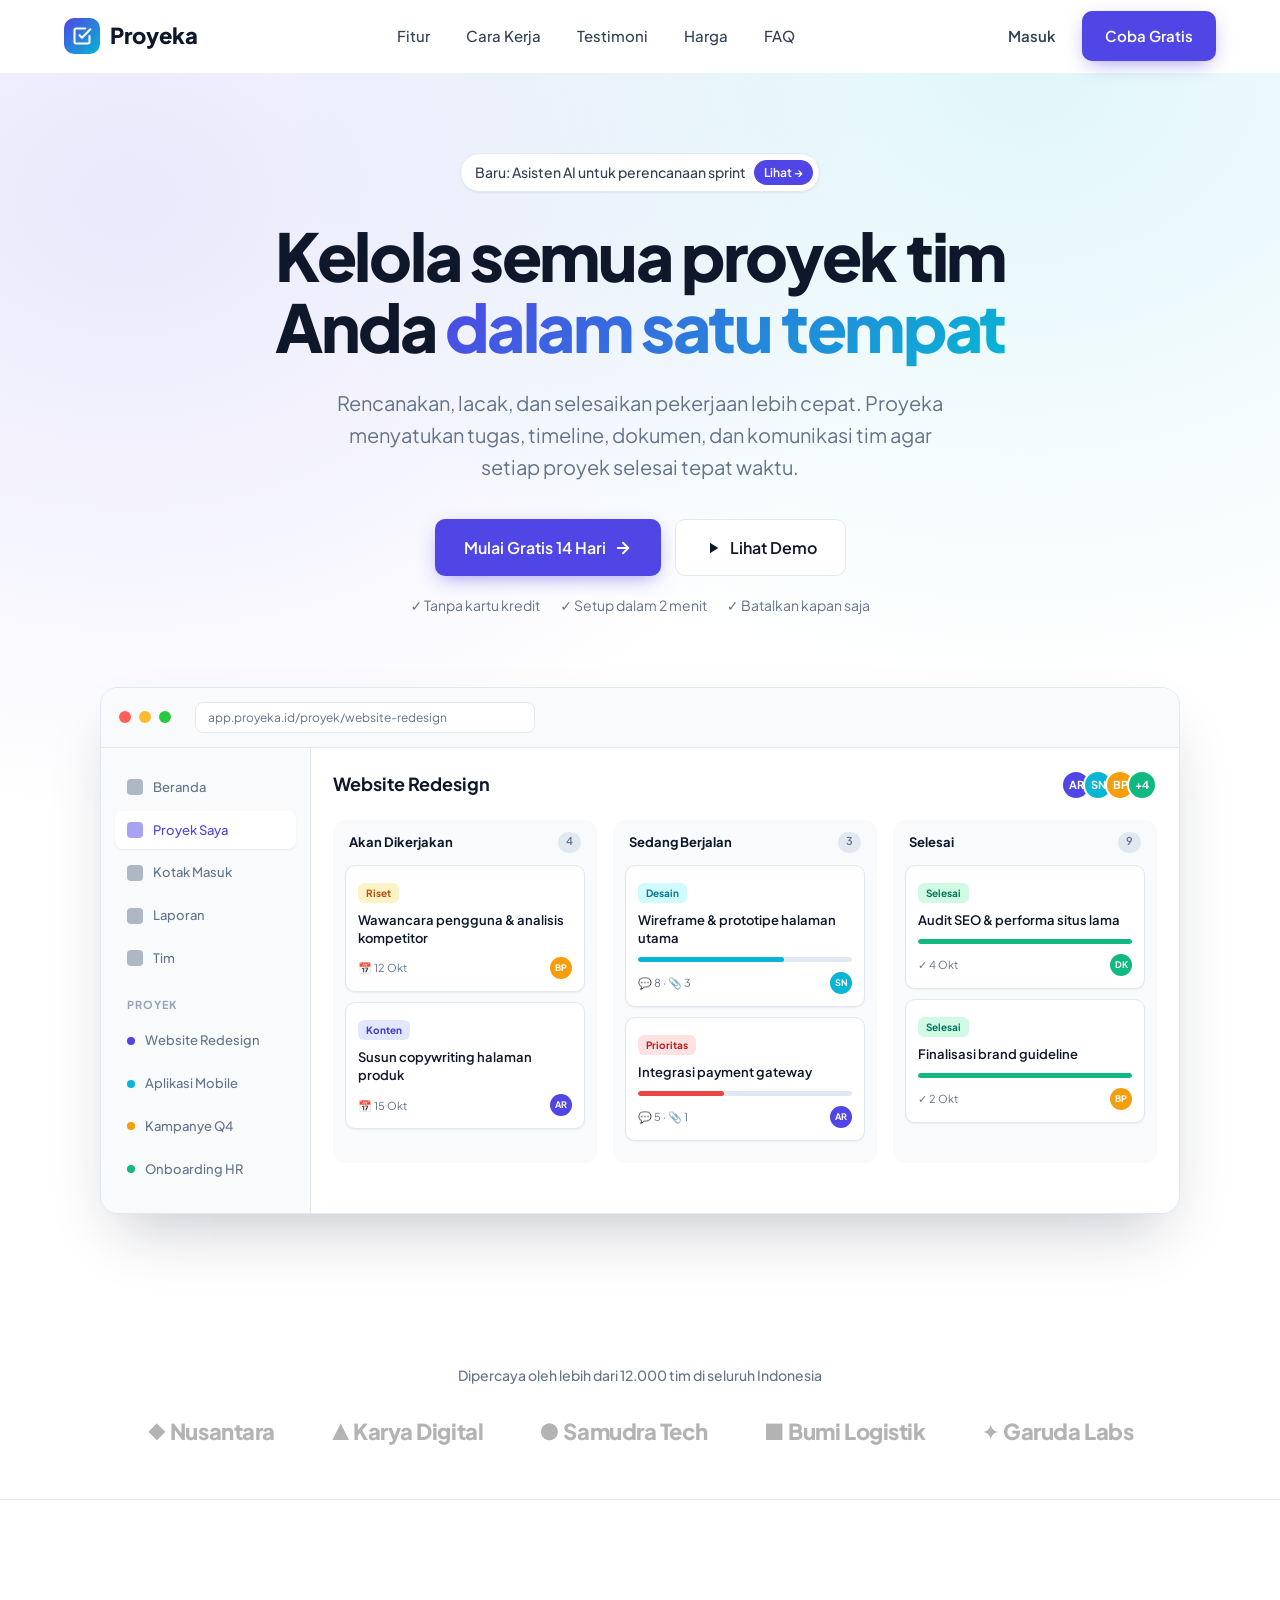
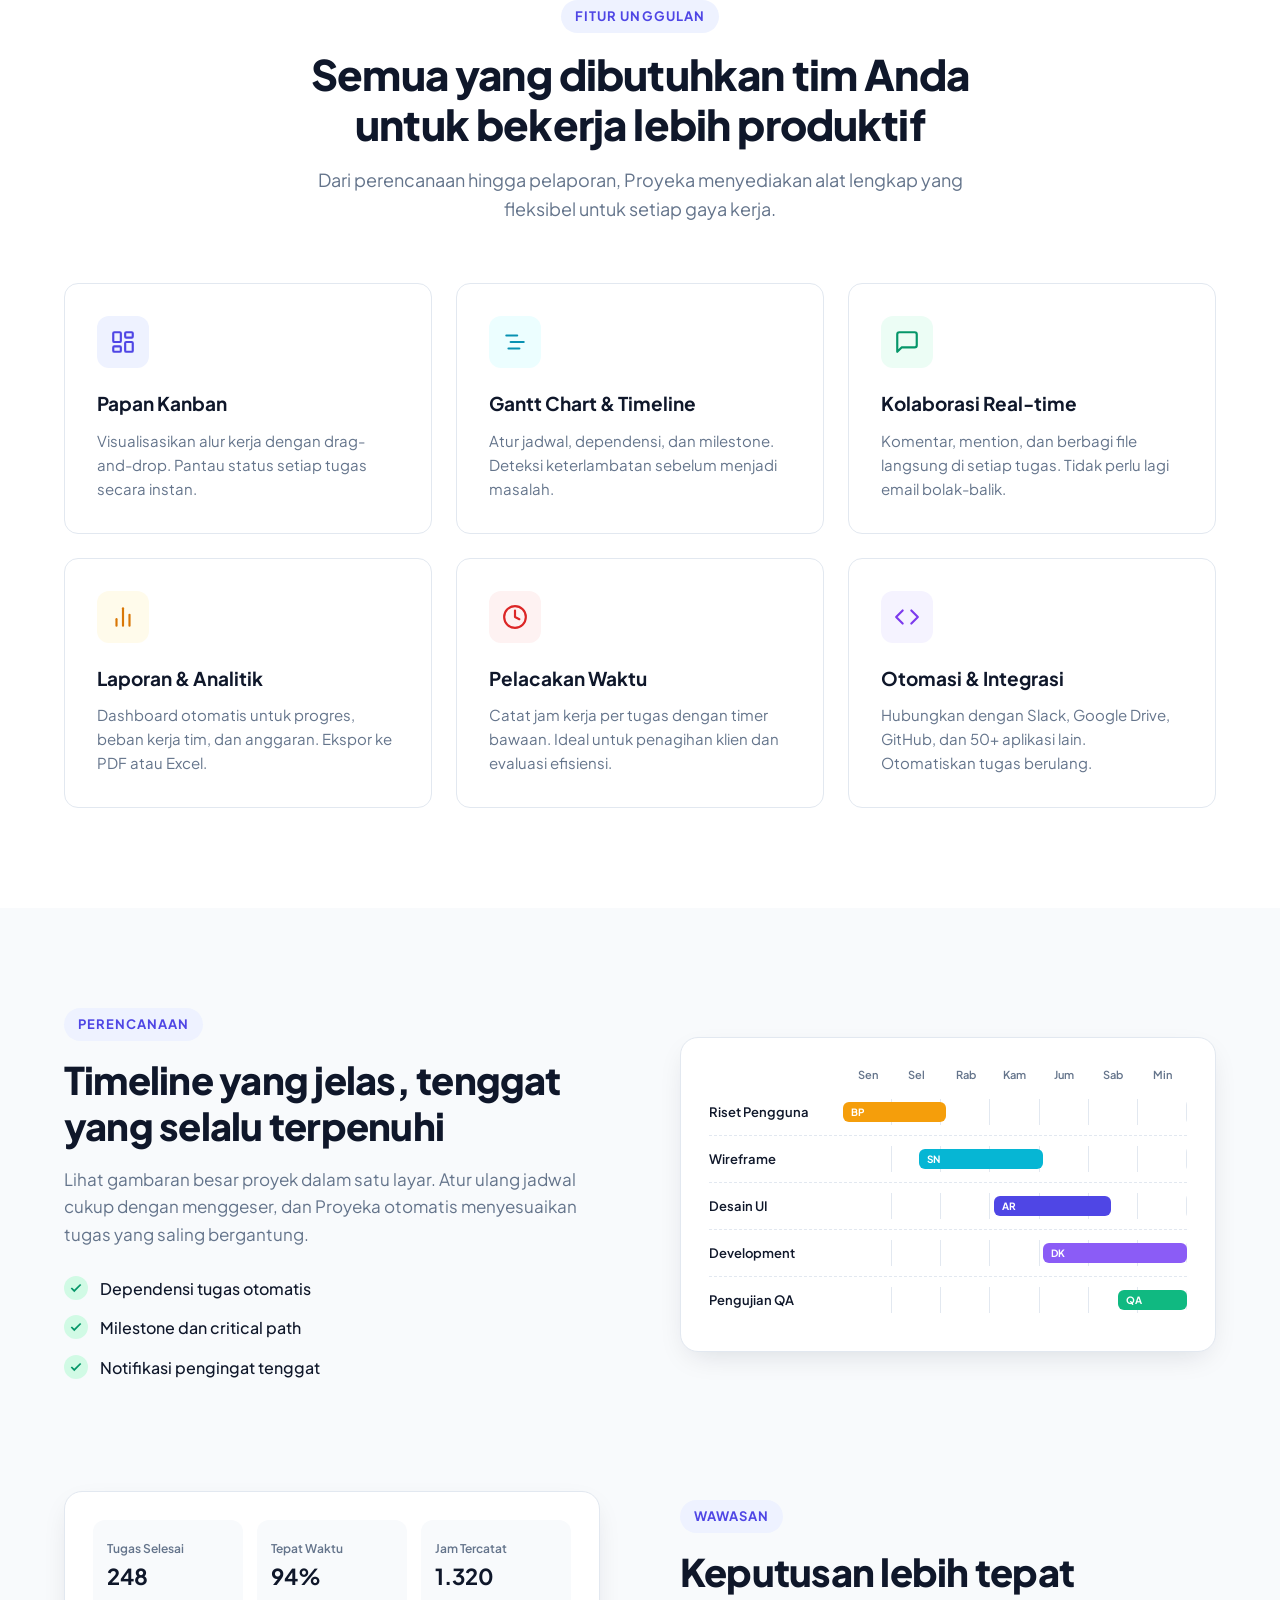
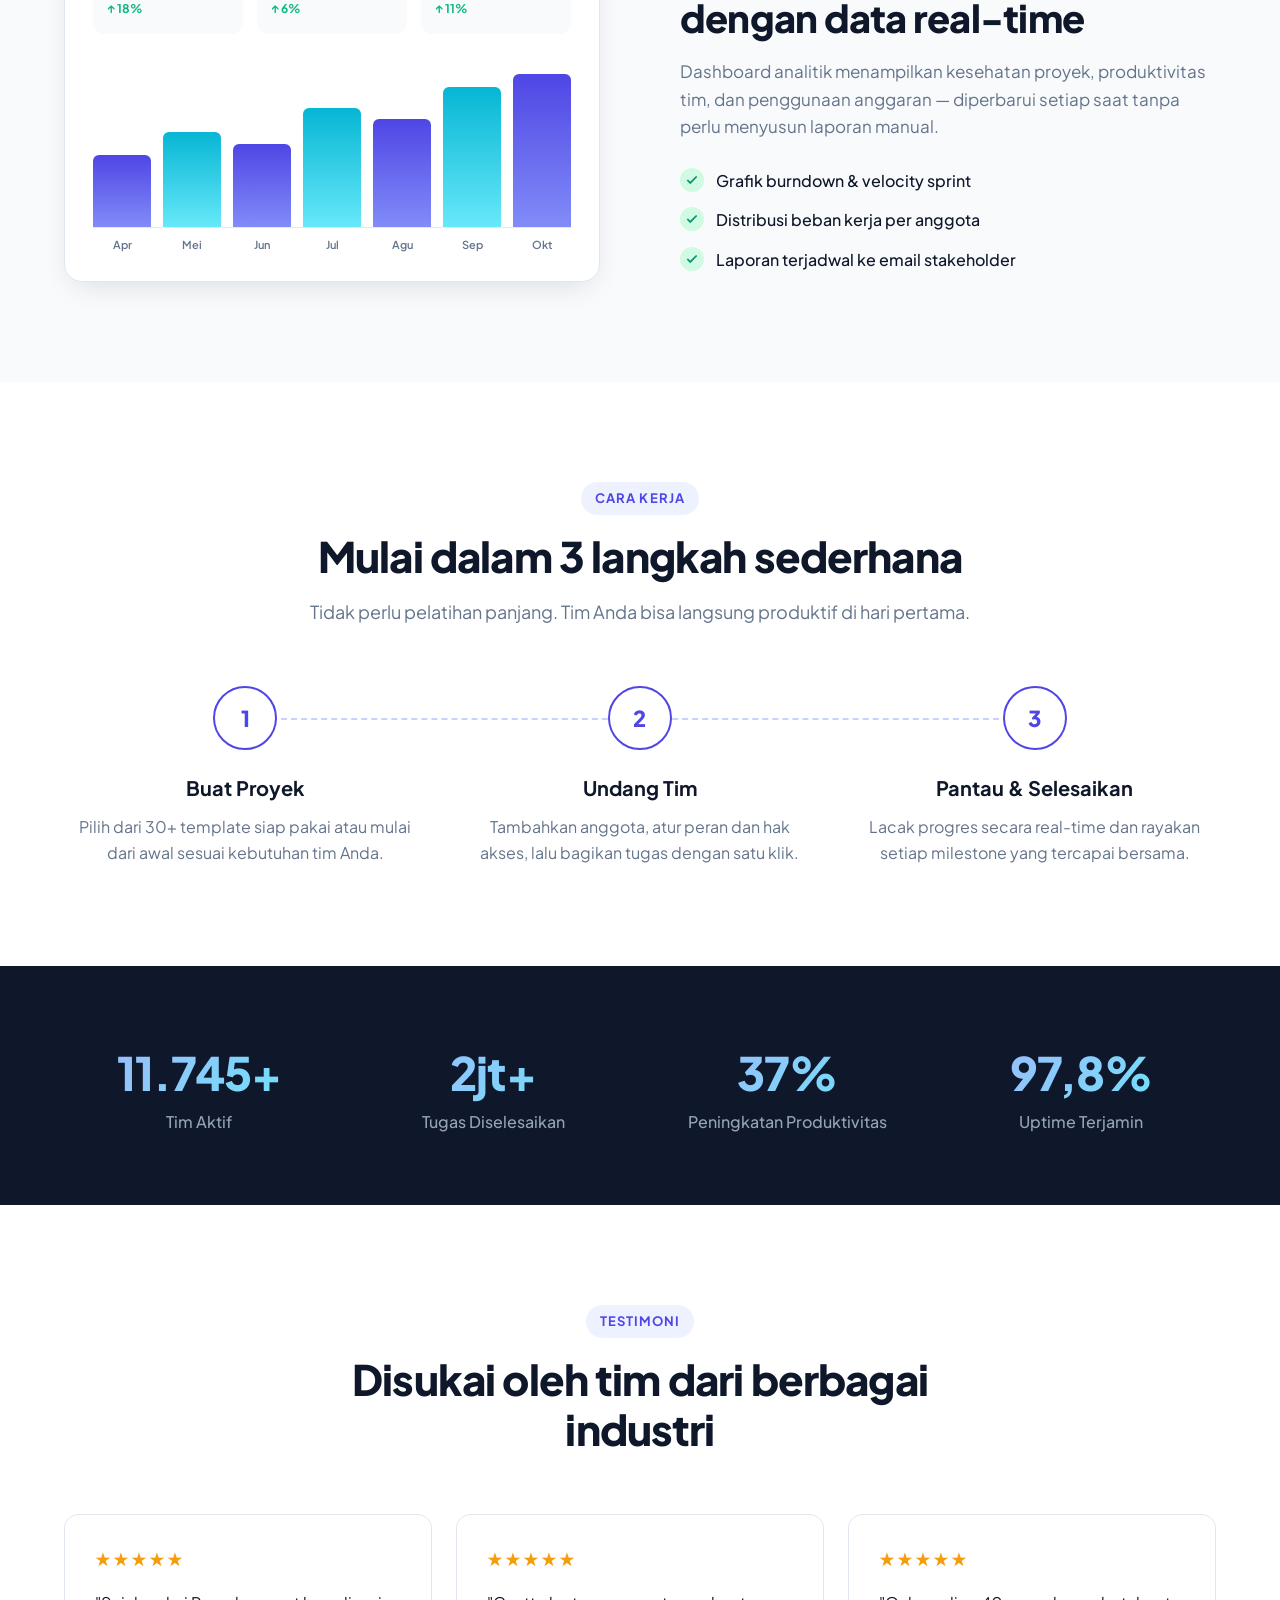
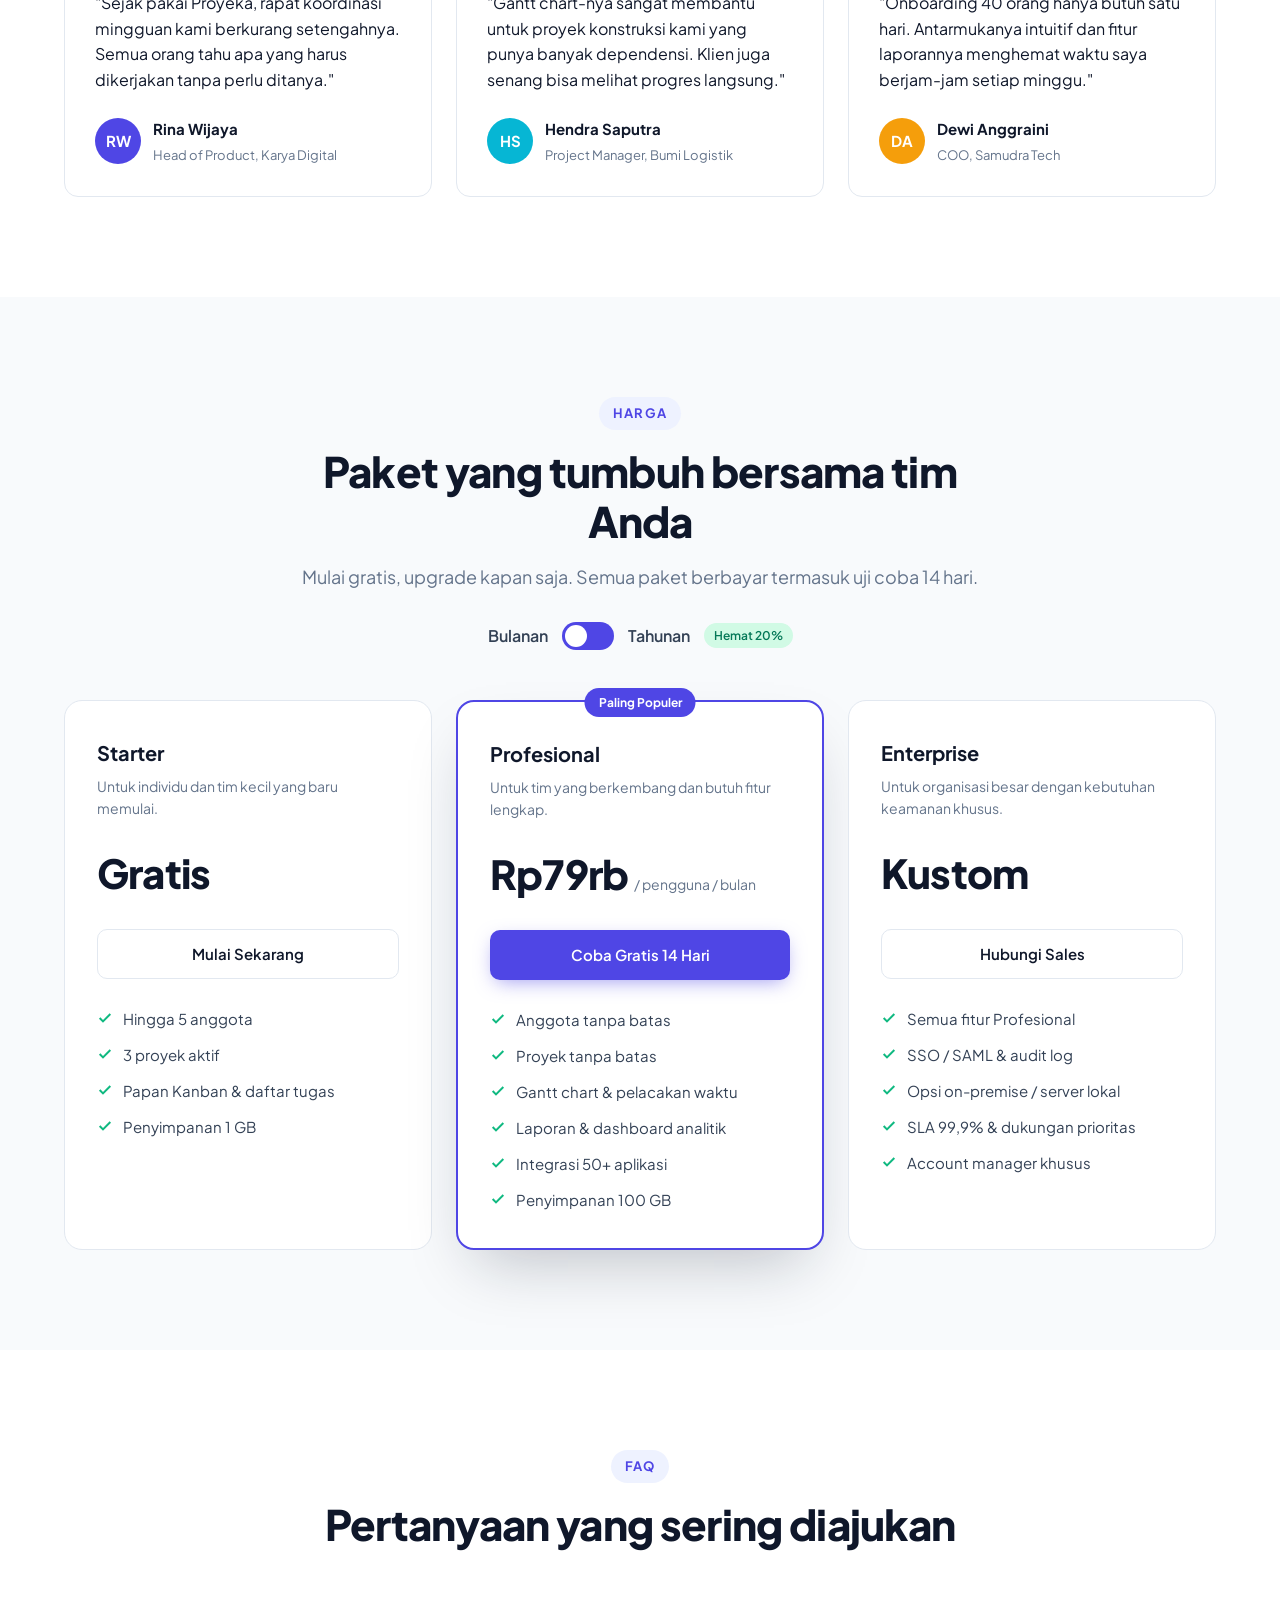
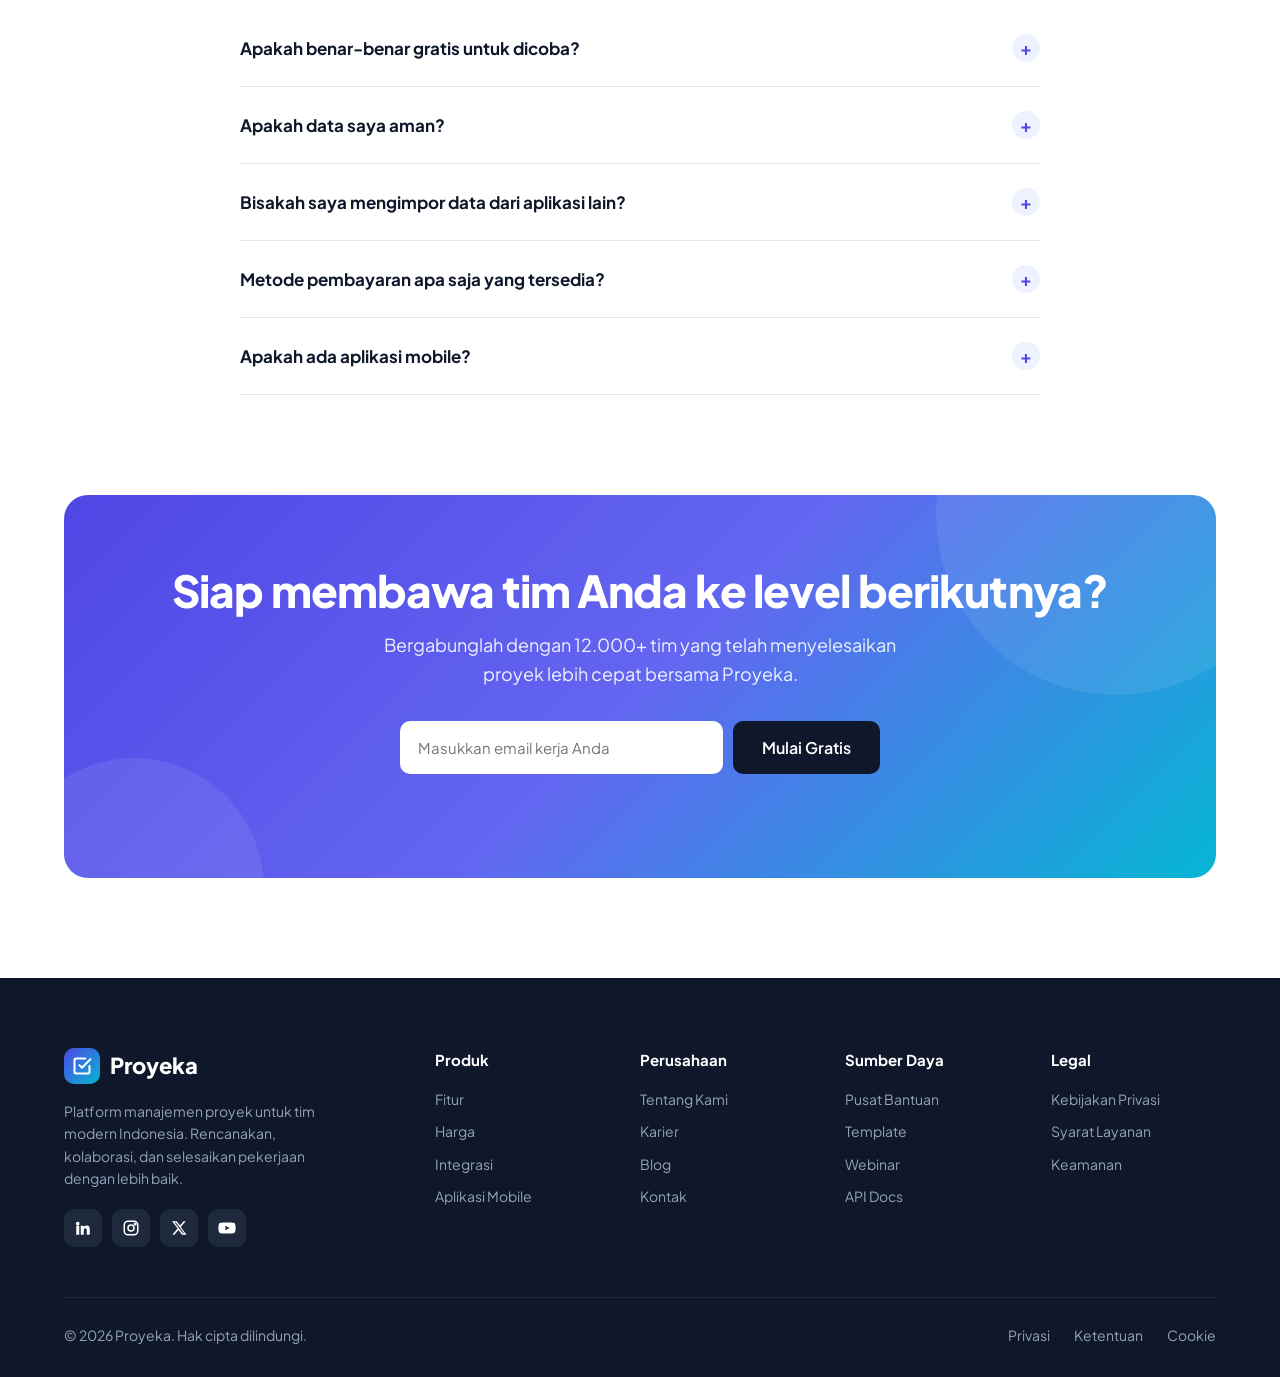
==== landing-page/index.html @ abaa0e89 "baru" ====
<!DOCTYPE html>
<html lang="id">
<head>
  <meta charset="UTF-8" />
  <meta name="viewport" content="width=device-width, initial-scale=1.0" />
  <title>Proyeka — Aplikasi Manajemen Proyek untuk Tim Modern</title>
  <meta name="description" content="Proyeka membantu tim merencanakan, melacak, dan menyelesaikan proyek tepat waktu. Kanban, Gantt, laporan real-time, dan kolaborasi dalam satu platform." />
  <link rel="preconnect" href="https://fonts.googleapis.com" />
  <link rel="preconnect" href="https://fonts.gstatic.com" crossorigin />
  <link href="https://fonts.googleapis.com/css2?family=Plus+Jakarta+Sans:wght@400;500;600;700;800&display=swap" rel="stylesheet" />
  <style>
    :root {
      --primary: #4f46e5;
      --primary-dark: #4338ca;
      --primary-light: #eef2ff;
      --accent: #06b6d4;
      --success: #10b981;
      --warning: #f59e0b;
      --danger: #ef4444;
      --dark: #0f172a;
      --text: #334155;
      --muted: #64748b;
      --border: #e2e8f0;
      --bg-soft: #f8fafc;
      --white: #ffffff;
      --radius: 14px;
      --shadow-sm: 0 1px 2px rgba(15, 23, 42, .06);
      --shadow: 0 10px 30px -10px rgba(15, 23, 42, .15);
      --shadow-lg: 0 30px 60px -20px rgba(15, 23, 42, .25);
    }

    * { margin: 0; padding: 0; box-sizing: border-box; }
    html { scroll-behavior: smooth; }
    body {
      font-family: "Plus Jakarta Sans", system-ui, -apple-system, sans-serif;
      color: var(--text);
      background: var(--white);
      line-height: 1.6;
      -webkit-font-smoothing: antialiased;
    }
    a { color: inherit; text-decoration: none; }
    img, svg { display: block; }
    .container { max-width: 1200px; margin: 0 auto; padding: 0 24px; }
    section { padding: 100px 0; }

    /* ---------- Buttons ---------- */
    .btn {
      display: inline-flex; align-items: center; justify-content: center; gap: 8px;
      padding: 12px 22px; border-radius: 10px; font-weight: 600; font-size: 15px;
      border: 1px solid transparent; cursor: pointer; transition: all .2s ease;
      font-family: inherit;
    }
    .btn-primary { background: var(--primary); color: var(--white); box-shadow: 0 6px 20px -6px rgba(79, 70, 229, .6); }
    .btn-primary:hover { background: var(--primary-dark); transform: translateY(-1px); }
    .btn-outline { background: var(--white); color: var(--dark); border-color: var(--border); }
    .btn-outline:hover { border-color: var(--primary); color: var(--primary); }
    .btn-white { background: var(--white); color: var(--primary); }
    .btn-white:hover { transform: translateY(-1px); box-shadow: var(--shadow); }
    .btn-lg { padding: 15px 28px; font-size: 16px; }

    /* ---------- Section headings ---------- */
    .eyebrow {
      display: inline-block; font-size: 13px; font-weight: 700; letter-spacing: .08em;
      text-transform: uppercase; color: var(--primary); background: var(--primary-light);
      padding: 6px 14px; border-radius: 999px; margin-bottom: 16px;
    }
    .section-head { text-align: center; max-width: 680px; margin: 0 auto 60px; }
    .section-head h2 { font-size: clamp(28px, 4vw, 42px); color: var(--dark); line-height: 1.2; font-weight: 800; letter-spacing: -.02em; }
    .section-head p { margin-top: 16px; font-size: 18px; color: var(--muted); }

    /* ---------- Navbar ---------- */
    .navbar {
      position: sticky; top: 0; z-index: 100;
      background: rgba(255, 255, 255, .85); backdrop-filter: blur(12px);
      border-bottom: 1px solid transparent; transition: border-color .2s, box-shadow .2s;
    }
    .navbar.scrolled { border-color: var(--border); box-shadow: var(--shadow-sm); }
    .nav-inner { display: flex; align-items: center; justify-content: space-between; height: 72px; }
    .logo { display: flex; align-items: center; gap: 10px; font-weight: 800; font-size: 22px; color: var(--dark); }
    .logo-mark {
      width: 36px; height: 36px; border-radius: 10px;
      background: linear-gradient(135deg, var(--primary), var(--accent));
      display: grid; place-items: center;
    }
    .nav-links { display: flex; gap: 36px; list-style: none; }
    .nav-links a { font-size: 15px; font-weight: 500; color: var(--text); transition: color .2s; }
    .nav-links a:hover { color: var(--primary); }
    .nav-actions { display: flex; gap: 12px; align-items: center; }
    .nav-login { font-weight: 600; font-size: 15px; padding: 10px 14px; }
    .menu-toggle { display: none; background: none; border: none; cursor: pointer; padding: 8px; }

    /* ---------- Hero ---------- */
    .hero {
      padding: 80px 0 100px; position: relative; overflow: hidden;
      background:
        radial-gradient(ellipse 60% 50% at 80% 0%, rgba(6, 182, 212, .12), transparent),
        radial-gradient(ellipse 60% 50% at 10% 10%, rgba(79, 70, 229, .12), transparent);
    }
    .hero-content { text-align: center; max-width: 820px; margin: 0 auto; }
    .badge {
      display: inline-flex; align-items: center; gap: 8px; padding: 6px 6px 6px 14px;
      background: var(--white); border: 1px solid var(--border); border-radius: 999px;
      font-size: 14px; font-weight: 500; box-shadow: var(--shadow-sm); margin-bottom: 28px;
    }
    .badge span { background: var(--primary); color: var(--white); padding: 3px 10px; border-radius: 999px; font-size: 12px; font-weight: 600; }
    .hero h1 {
      font-size: clamp(38px, 6vw, 66px); line-height: 1.08; font-weight: 800;
      color: var(--dark); letter-spacing: -.035em;
    }
    .gradient-text {
      background: linear-gradient(135deg, var(--primary), var(--accent));
      -webkit-background-clip: text; background-clip: text; color: transparent;
    }
    .hero p.lead { font-size: 20px; color: var(--muted); margin: 24px auto 36px; max-width: 640px; }
    .hero-cta { display: flex; gap: 14px; justify-content: center; flex-wrap: wrap; }
    .hero-note { margin-top: 18px; font-size: 14px; color: var(--muted); display: flex; gap: 20px; justify-content: center; flex-wrap: wrap; }
    .hero-note span { display: inline-flex; align-items: center; gap: 6px; }

    /* Dashboard mockup */
    .mockup {
      margin: 70px auto 0; max-width: 1080px; background: var(--white);
      border: 1px solid var(--border); border-radius: 18px; box-shadow: var(--shadow-lg);
      overflow: hidden;
    }
    .mockup-bar { display: flex; align-items: center; gap: 8px; padding: 14px 18px; border-bottom: 1px solid var(--border); background: var(--bg-soft); }
    .dot { width: 12px; height: 12px; border-radius: 50%; }
    .mockup-url { margin-left: 16px; flex: 1; max-width: 340px; background: var(--white); border: 1px solid var(--border); border-radius: 8px; padding: 5px 12px; font-size: 12px; color: var(--muted); }
    .mockup-body { display: grid; grid-template-columns: 210px 1fr; min-height: 440px; }
    .mock-side { border-right: 1px solid var(--border); padding: 20px 14px; background: var(--bg-soft); }
    .mock-side .item { display: flex; align-items: center; gap: 10px; padding: 9px 12px; border-radius: 8px; font-size: 13px; font-weight: 500; color: var(--muted); margin-bottom: 4px; }
    .mock-side .item.active { background: var(--white); color: var(--primary); box-shadow: var(--shadow-sm); }
    .mock-side .ico { width: 16px; height: 16px; border-radius: 4px; background: currentColor; opacity: .5; }
    .mock-side .label { font-size: 11px; text-transform: uppercase; letter-spacing: .08em; color: #94a3b8; margin: 18px 12px 8px; font-weight: 700; }
    .proj-dot { width: 8px; height: 8px; border-radius: 50%; }
    .mock-main { padding: 22px; }
    .mock-head { display: flex; justify-content: space-between; align-items: center; margin-bottom: 20px; }
    .mock-head h4 { color: var(--dark); font-size: 18px; }
    .avatars { display: flex; }
    .avatar {
      width: 30px; height: 30px; border-radius: 50%; border: 2px solid var(--white);
      margin-left: -8px; display: grid; place-items: center; font-size: 11px; font-weight: 700; color: var(--white);
    }
    .kanban { display: grid; grid-template-columns: repeat(3, 1fr); gap: 16px; }
    .col { background: var(--bg-soft); border-radius: 12px; padding: 12px; }
    .col-title { display: flex; justify-content: space-between; font-size: 13px; font-weight: 700; color: var(--dark); margin-bottom: 12px; padding: 0 4px; }
    .col-title small { background: var(--border); border-radius: 999px; padding: 0 8px; font-weight: 600; color: var(--muted); }
    .card { background: var(--white); border: 1px solid var(--border); border-radius: 10px; padding: 12px; margin-bottom: 10px; box-shadow: var(--shadow-sm); }
    .tag { display: inline-block; font-size: 10px; font-weight: 700; padding: 2px 8px; border-radius: 6px; margin-bottom: 8px; }
    .card p { font-size: 13px; font-weight: 600; color: var(--dark); margin-bottom: 10px; line-height: 1.4; }
    .card-foot { display: flex; justify-content: space-between; align-items: center; font-size: 11px; color: var(--muted); }
    .card-foot .avatar { width: 22px; height: 22px; font-size: 9px; margin: 0; border: none; }
    .progress { height: 5px; background: var(--border); border-radius: 999px; overflow: hidden; margin-bottom: 10px; }
    .progress div { height: 100%; border-radius: 999px; }

    /* ---------- Logos ---------- */
    .logos { padding: 50px 0; border-bottom: 1px solid var(--border); }
    .logos p { text-align: center; font-size: 14px; color: var(--muted); font-weight: 500; margin-bottom: 28px; }
    .logo-row { display: flex; justify-content: center; align-items: center; gap: 56px; flex-wrap: wrap; }
    .logo-row div { font-size: 22px; font-weight: 800; color: #94a3b8; letter-spacing: -.02em; display: flex; align-items: center; gap: 8px; filter: grayscale(1); opacity: .8; }

    /* ---------- Features ---------- */
    .features-grid { display: grid; grid-template-columns: repeat(3, 1fr); gap: 24px; }
    .feature {
      padding: 32px; border: 1px solid var(--border); border-radius: var(--radius);
      background: var(--white); transition: all .25s ease;
    }
    .feature:hover { transform: translateY(-4px); box-shadow: var(--shadow); border-color: transparent; }
    .feature-icon { width: 52px; height: 52px; border-radius: 12px; display: grid; place-items: center; margin-bottom: 20px; }
    .feature h3 { font-size: 19px; color: var(--dark); margin-bottom: 10px; font-weight: 700; }
    .feature p { color: var(--muted); font-size: 15px; }

    /* ---------- Showcase ---------- */
    .showcase { background: var(--bg-soft); }
    .split { display: grid; grid-template-columns: 1fr 1fr; gap: 80px; align-items: center; }
    .split + .split { margin-top: 110px; }
    .split.reverse .split-text { order: 2; }
    .split-text h2 { font-size: clamp(26px, 3.4vw, 38px); color: var(--dark); line-height: 1.2; font-weight: 800; letter-spacing: -.02em; margin-bottom: 18px; }
    .split-text > p { font-size: 17px; color: var(--muted); margin-bottom: 28px; }
    .check-list { list-style: none; display: grid; gap: 14px; }
    .check-list li { display: flex; gap: 12px; align-items: flex-start; font-weight: 500; color: var(--dark); }
    .check { flex-shrink: 0; width: 24px; height: 24px; border-radius: 50%; background: #d1fae5; display: grid; place-items: center; }
    .visual { background: var(--white); border-radius: 18px; border: 1px solid var(--border); box-shadow: var(--shadow); padding: 28px; }

    /* Gantt */
    .gantt-row { display: grid; grid-template-columns: 120px 1fr; align-items: center; gap: 14px; padding: 10px 0; border-bottom: 1px dashed var(--border); font-size: 13px; font-weight: 600; color: var(--dark); }
    .gantt-row:last-child { border: none; }
    .gantt-track { position: relative; height: 26px; background: repeating-linear-gradient(90deg, transparent, transparent calc(100%/7 - 1px), var(--border) calc(100%/7 - 1px), var(--border) calc(100%/7)); border-radius: 6px; }
    .gantt-bar { position: absolute; top: 3px; height: 20px; border-radius: 6px; color: var(--white); font-size: 10px; font-weight: 700; padding: 0 8px; display: flex; align-items: center; }
    .gantt-days { display: grid; grid-template-columns: 120px 1fr; gap: 14px; font-size: 11px; color: var(--muted); font-weight: 600; margin-bottom: 6px; }
    .gantt-days div:last-child { display: grid; grid-template-columns: repeat(7, 1fr); text-align: center; }

    /* Report */
    .stat-row { display: grid; grid-template-columns: repeat(3, 1fr); gap: 14px; margin-bottom: 24px; }
    .stat-box { background: var(--bg-soft); border-radius: 12px; padding: 14px; }
    .stat-box small { font-size: 12px; color: var(--muted); font-weight: 600; }
    .stat-box strong { display: block; font-size: 22px; color: var(--dark); }
    .stat-box em { font-style: normal; font-size: 12px; font-weight: 700; color: var(--success); }
    .chart { display: flex; align-items: flex-end; gap: 12px; height: 170px; padding-top: 10px; border-bottom: 1px solid var(--border); }
    .chart .bar { flex: 1; border-radius: 6px 6px 0 0; background: linear-gradient(180deg, var(--primary), #818cf8); position: relative; }
    .chart .bar.alt { background: linear-gradient(180deg, var(--accent), #67e8f9); }
    .chart-labels { display: flex; gap: 12px; margin-top: 8px; }
    .chart-labels span { flex: 1; text-align: center; font-size: 11px; color: var(--muted); font-weight: 600; }

    /* ---------- Steps ---------- */
    .steps { display: grid; grid-template-columns: repeat(3, 1fr); gap: 32px; position: relative; }
    .step { text-align: center; padding: 0 12px; position: relative; }
    .step-num {
      width: 64px; height: 64px; margin: 0 auto 22px; border-radius: 50%;
      background: var(--white); border: 2px solid var(--primary); color: var(--primary);
      display: grid; place-items: center; font-size: 22px; font-weight: 800; position: relative; z-index: 1;
    }
    .steps::before { content: ""; position: absolute; top: 32px; left: 18%; right: 18%; border-top: 2px dashed #c7d2fe; }
    .step h3 { font-size: 20px; color: var(--dark); margin-bottom: 10px; }
    .step p { color: var(--muted); }

    /* ---------- Stats band ---------- */
    .stats-band { background: var(--dark); color: var(--white); padding: 70px 0; }
    .stats-grid { display: grid; grid-template-columns: repeat(4, 1fr); gap: 24px; text-align: center; }
    .stats-grid strong { display: block; font-size: 46px; font-weight: 800; letter-spacing: -.02em; background: linear-gradient(135deg, #a5b4fc, #67e8f9); -webkit-background-clip: text; background-clip: text; color: transparent; }
    .stats-grid span { color: #94a3b8; font-weight: 500; }

    /* ---------- Testimonials ---------- */
    .testi-grid { display: grid; grid-template-columns: repeat(3, 1fr); gap: 24px; }
    .testi { background: var(--white); border: 1px solid var(--border); border-radius: var(--radius); padding: 30px; display: flex; flex-direction: column; }
    .stars { color: var(--warning); font-size: 18px; letter-spacing: 2px; margin-bottom: 16px; }
    .testi blockquote { font-size: 16px; color: var(--dark); flex: 1; margin-bottom: 24px; }
    .person { display: flex; align-items: center; gap: 12px; }
    .person .avatar { width: 46px; height: 46px; margin: 0; font-size: 15px; border: none; }
    .person strong { display: block; color: var(--dark); font-size: 15px; }
    .person small { color: var(--muted); font-size: 13px; }

    /* ---------- Pricing ---------- */
    .pricing { background: var(--bg-soft); }
    .billing-toggle { display: flex; justify-content: center; align-items: center; gap: 14px; margin: -30px 0 50px; font-weight: 600; }
    .billing-toggle .save { background: #d1fae5; color: #047857; font-size: 12px; padding: 3px 10px; border-radius: 999px; }
    .switch { width: 52px; height: 28px; background: var(--primary); border-radius: 999px; position: relative; cursor: pointer; border: none; }
    .switch::after { content: ""; position: absolute; top: 3px; left: 3px; width: 22px; height: 22px; border-radius: 50%; background: var(--white); transition: transform .2s; }
    .switch.yearly::after { transform: translateX(24px); }
    .price-grid { display: grid; grid-template-columns: repeat(3, 1fr); gap: 24px; align-items: stretch; }
    .plan { background: var(--white); border: 1px solid var(--border); border-radius: 18px; padding: 36px 32px; display: flex; flex-direction: column; position: relative; }
    .plan.popular { border: 2px solid var(--primary); box-shadow: var(--shadow-lg); transform: scale(1.03); }
    .plan .ribbon { position: absolute; top: -14px; left: 50%; transform: translateX(-50%); background: var(--primary); color: var(--white); font-size: 12px; font-weight: 700; padding: 5px 14px; border-radius: 999px; white-space: nowrap; }
    .plan h3 { font-size: 20px; color: var(--dark); }
    .plan .desc { color: var(--muted); font-size: 14px; margin: 6px 0 22px; min-height: 44px; }
    .price { display: flex; align-items: baseline; gap: 6px; margin-bottom: 24px; }
    .price strong { font-size: 40px; color: var(--dark); font-weight: 800; letter-spacing: -.02em; }
    .price span { color: var(--muted); font-size: 14px; }
    .plan .btn { width: 100%; margin-bottom: 28px; }
    .plan ul { list-style: none; display: grid; gap: 12px; font-size: 15px; }
    .plan li { display: flex; gap: 10px; align-items: flex-start; }
    .plan li svg { flex-shrink: 0; margin-top: 3px; }

    /* ---------- FAQ ---------- */
    .faq-list { max-width: 800px; margin: 0 auto; }
    .faq-item { border-bottom: 1px solid var(--border); }
    .faq-q {
      width: 100%; text-align: left; background: none; border: none; cursor: pointer;
      padding: 24px 0; font-size: 17px; font-weight: 700; color: var(--dark); font-family: inherit;
      display: flex; justify-content: space-between; align-items: center; gap: 20px;
    }
    .faq-q .plus { flex-shrink: 0; width: 28px; height: 28px; border-radius: 50%; background: var(--primary-light); color: var(--primary); display: grid; place-items: center; font-size: 18px; transition: transform .25s; }
    .faq-item.open .plus { transform: rotate(45deg); }
    .faq-a { max-height: 0; overflow: hidden; transition: max-height .3s ease; }
    .faq-a p { padding-bottom: 24px; color: var(--muted); }

    /* ---------- CTA ---------- */
    .cta-box {
      background: linear-gradient(135deg, var(--primary) 0%, #6366f1 50%, var(--accent) 100%);
      border-radius: 24px; padding: 70px 40px; text-align: center; color: var(--white);
      position: relative; overflow: hidden;
    }
    .cta-box::before, .cta-box::after { content: ""; position: absolute; border-radius: 50%; background: rgba(255, 255, 255, .08); }
    .cta-box::before { width: 360px; height: 360px; top: -160px; right: -80px; }
    .cta-box::after { width: 260px; height: 260px; bottom: -140px; left: -60px; }
    .cta-box h2 { font-size: clamp(28px, 4vw, 44px); font-weight: 800; letter-spacing: -.02em; line-height: 1.15; position: relative; }
    .cta-box p { font-size: 18px; opacity: .9; margin: 16px auto 32px; max-width: 560px; position: relative; }
    .cta-form { display: flex; gap: 10px; max-width: 480px; margin: 0 auto; position: relative; }
    .cta-form input { flex: 1; padding: 15px 18px; border-radius: 10px; border: none; font-size: 15px; font-family: inherit; outline: none; }
    .cta-form .btn { background: var(--dark); color: var(--white); }
    .cta-form .btn:hover { background: #1e293b; }
    .form-msg { margin-top: 14px; font-size: 14px; font-weight: 600; min-height: 20px; position: relative; }

    /* ---------- Footer ---------- */
    footer { background: var(--dark); color: #94a3b8; padding: 70px 0 30px; }
    .footer-grid { display: grid; grid-template-columns: 2fr 1fr 1fr 1fr 1fr; gap: 40px; }
    footer .logo { color: var(--white); margin-bottom: 16px; }
    footer .about { font-size: 14px; max-width: 280px; margin-bottom: 20px; }
    footer h4 { color: var(--white); font-size: 15px; margin-bottom: 16px; }
    footer ul { list-style: none; display: grid; gap: 10px; font-size: 14px; }
    footer ul a:hover { color: var(--white); }
    .socials { display: flex; gap: 10px; }
    .socials a { width: 38px; height: 38px; border-radius: 10px; background: #1e293b; display: grid; place-items: center; transition: background .2s; }
    .socials a:hover { background: var(--primary); }
    .footer-bottom { margin-top: 50px; padding-top: 26px; border-top: 1px solid #1e293b; display: flex; justify-content: space-between; font-size: 14px; flex-wrap: wrap; gap: 12px; }
    .footer-bottom div { display: flex; gap: 24px; }

    /* ---------- Reveal animation ---------- */
    .reveal { opacity: 0; transform: translateY(24px); transition: opacity .7s ease, transform .7s ease; }
    .reveal.visible { opacity: 1; transform: none; }

    /* ---------- Responsive ---------- */
    @media (max-width: 1024px) {
      .features-grid, .testi-grid { grid-template-columns: repeat(2, 1fr); }
      .footer-grid { grid-template-columns: repeat(3, 1fr); }
      .footer-grid > div:first-child { grid-column: 1 / -1; }
      .split { gap: 48px; }
    }
    @media (max-width: 860px) {
      section { padding: 72px 0; }
      .nav-links, .nav-actions .nav-login, .nav-actions .btn { display: none; }
      .menu-toggle { display: block; }
      .nav-links.open {
        display: flex; flex-direction: column; gap: 0; position: absolute; top: 72px; left: 0; right: 0;
        background: var(--white); border-bottom: 1px solid var(--border); box-shadow: var(--shadow); padding: 8px 24px 20px;
      }
      .nav-links.open li a { display: block; padding: 14px 0; border-bottom: 1px solid var(--border); }
      .nav-links.open .mobile-cta { display: block; padding-top: 16px; }
      .nav-links.open .mobile-cta .btn { display: flex; width: 100%; }
      .mockup-body { grid-template-columns: 1fr; }
      .mock-side { display: none; }
      .split, .price-grid, .steps { grid-template-columns: 1fr; }
      .split.reverse .split-text { order: 0; }
      .steps::before { display: none; }
      .plan.popular { transform: none; }
      .stats-grid { grid-template-columns: repeat(2, 1fr); gap: 40px; }
    }
    @media (max-width: 640px) {
      .features-grid, .testi-grid { grid-template-columns: 1fr; }
      .kanban { grid-template-columns: 1fr; }
      .kanban .col:nth-child(n+2) { display: none; }
      .cta-form { flex-direction: column; }
      .footer-grid { grid-template-columns: repeat(2, 1fr); }
      .logo-row { gap: 32px; }
      .logo-row div { font-size: 18px; }
      .stat-row { grid-template-columns: 1fr 1fr; }
      .stat-row .stat-box:last-child { display: none; }
    }
    .mobile-cta { display: none; }

    @media (prefers-reduced-motion: reduce) {
      html { scroll-behavior: auto; }
      .reveal { opacity: 1; transform: none; transition: none; }
    }
  </style>
</head>
<body>

  <!-- ================= NAVBAR ================= -->
  <header class="navbar" id="navbar">
    <div class="container nav-inner">
      <a href="#" class="logo" aria-label="Proyeka beranda">
        <div class="logo-mark">
          <svg width="20" height="20" viewBox="0 0 24 24" fill="none" stroke="#fff" stroke-width="2.5" stroke-linecap="round" stroke-linejoin="round"><path d="M9 11l3 3L22 4"/><path d="M21 12v7a2 2 0 0 1-2 2H5a2 2 0 0 1-2-2V5a2 2 0 0 1 2-2h11"/></svg>
        </div>
        Proyeka
      </a>
      <ul class="nav-links" id="navLinks">
        <li><a href="#fitur">Fitur</a></li>
        <li><a href="#cara-kerja">Cara Kerja</a></li>
        <li><a href="#testimoni">Testimoni</a></li>
        <li><a href="#harga">Harga</a></li>
        <li><a href="#faq">FAQ</a></li>
        <li class="mobile-cta"><a href="login.html" class="btn btn-outline">Masuk</a><a href="register.html" class="btn btn-primary" style="margin-top:10px">Coba Gratis</a></li>
      </ul>
      <div class="nav-actions">
        <a href="login.html" class="nav-login">Masuk</a>
        <a href="register.html" class="btn btn-primary">Coba Gratis</a>
        <button class="menu-toggle" id="menuToggle" aria-label="Buka menu" aria-expanded="false">
          <svg width="26" height="26" viewBox="0 0 24 24" fill="none" stroke="#0f172a" stroke-width="2" stroke-linecap="round"><line x1="3" y1="6" x2="21" y2="6"/><line x1="3" y1="12" x2="21" y2="12"/><line x1="3" y1="18" x2="21" y2="18"/></svg>
        </button>
      </div>
    </div>
  </header>

  <main>
    <!-- ================= HERO ================= -->
    <section class="hero">
      <div class="container">
        <div class="hero-content">
          <a href="#fitur" class="badge">Baru: Asisten AI untuk perencanaan sprint <span>Lihat →</span></a>
          <h1>Kelola semua proyek tim Anda <span class="gradient-text">dalam satu tempat</span></h1>
          <p class="lead">Rencanakan, lacak, dan selesaikan pekerjaan lebih cepat. Proyeka menyatukan tugas, timeline, dokumen, dan komunikasi tim agar setiap proyek selesai tepat waktu.</p>
          <div class="hero-cta">
            <a href="register.html" class="btn btn-primary btn-lg">Mulai Gratis 14 Hari
              <svg width="18" height="18" viewBox="0 0 24 24" fill="none" stroke="currentColor" stroke-width="2.5" stroke-linecap="round" stroke-linejoin="round"><line x1="5" y1="12" x2="19" y2="12"/><polyline points="12 5 19 12 12 19"/></svg>
            </a>
            <a href="#cara-kerja" class="btn btn-outline btn-lg">
              <svg width="18" height="18" viewBox="0 0 24 24" fill="currentColor"><path d="M8 5v14l11-7z"/></svg>
              Lihat Demo
            </a>
          </div>
          <div class="hero-note">
            <span>✓ Tanpa kartu kredit</span>
            <span>✓ Setup dalam 2 menit</span>
            <span>✓ Batalkan kapan saja</span>
          </div>
        </div>

        <!-- Dashboard mockup -->
        <div class="mockup reveal" aria-hidden="true">
          <div class="mockup-bar">
            <div class="dot" style="background:#ff5f57"></div>
            <div class="dot" style="background:#febc2e"></div>
            <div class="dot" style="background:#28c840"></div>
            <div class="mockup-url">app.proyeka.id/proyek/website-redesign</div>
          </div>
          <div class="mockup-body">
            <aside class="mock-side">
              <div class="item"><div class="ico"></div>Beranda</div>
              <div class="item active"><div class="ico"></div>Proyek Saya</div>
              <div class="item"><div class="ico"></div>Kotak Masuk</div>
              <div class="item"><div class="ico"></div>Laporan</div>
              <div class="item"><div class="ico"></div>Tim</div>
              <div class="label">Proyek</div>
              <div class="item"><div class="proj-dot" style="background:#4f46e5"></div>Website Redesign</div>
              <div class="item"><div class="proj-dot" style="background:#06b6d4"></div>Aplikasi Mobile</div>
              <div class="item"><div class="proj-dot" style="background:#f59e0b"></div>Kampanye Q4</div>
              <div class="item"><div class="proj-dot" style="background:#10b981"></div>Onboarding HR</div>
            </aside>
            <div class="mock-main">
              <div class="mock-head">
                <h4>Website Redesign</h4>
                <div class="avatars">
                  <div class="avatar" style="background:#4f46e5">AR</div>
                  <div class="avatar" style="background:#06b6d4">SN</div>
                  <div class="avatar" style="background:#f59e0b">BP</div>
                  <div class="avatar" style="background:#10b981">+4</div>
                </div>
              </div>
              <div class="kanban">
                <div class="col">
                  <div class="col-title">Akan Dikerjakan <small>4</small></div>
                  <div class="card">
                    <span class="tag" style="background:#fef3c7;color:#b45309">Riset</span>
                    <p>Wawancara pengguna & analisis kompetitor</p>
                    <div class="card-foot"><span>📅 12 Okt</span><div class="avatar" style="background:#f59e0b">BP</div></div>
                  </div>
                  <div class="card">
                    <span class="tag" style="background:#e0e7ff;color:#4338ca">Konten</span>
                    <p>Susun copywriting halaman produk</p>
                    <div class="card-foot"><span>📅 15 Okt</span><div class="avatar" style="background:#4f46e5">AR</div></div>
                  </div>
                </div>
                <div class="col">
                  <div class="col-title">Sedang Berjalan <small>3</small></div>
                  <div class="card">
                    <span class="tag" style="background:#cffafe;color:#0e7490">Desain</span>
                    <p>Wireframe & prototipe halaman utama</p>
                    <div class="progress"><div style="width:68%;background:#06b6d4"></div></div>
                    <div class="card-foot"><span>💬 8 · 📎 3</span><div class="avatar" style="background:#06b6d4">SN</div></div>
                  </div>
                  <div class="card">
                    <span class="tag" style="background:#fee2e2;color:#b91c1c">Prioritas</span>
                    <p>Integrasi payment gateway</p>
                    <div class="progress"><div style="width:40%;background:#ef4444"></div></div>
                    <div class="card-foot"><span>💬 5 · 📎 1</span><div class="avatar" style="background:#4f46e5">AR</div></div>
                  </div>
                </div>
                <div class="col">
                  <div class="col-title">Selesai <small>9</small></div>
                  <div class="card">
                    <span class="tag" style="background:#d1fae5;color:#047857">Selesai</span>
                    <p>Audit SEO & performa situs lama</p>
                    <div class="progress"><div style="width:100%;background:#10b981"></div></div>
                    <div class="card-foot"><span>✓ 4 Okt</span><div class="avatar" style="background:#10b981">DK</div></div>
                  </div>
                  <div class="card">
                    <span class="tag" style="background:#d1fae5;color:#047857">Selesai</span>
                    <p>Finalisasi brand guideline</p>
                    <div class="progress"><div style="width:100%;background:#10b981"></div></div>
                    <div class="card-foot"><span>✓ 2 Okt</span><div class="avatar" style="background:#f59e0b">BP</div></div>
                  </div>
                </div>
              </div>
            </div>
          </div>
        </div>
      </div>
    </section>

    <!-- ================= LOGOS ================= -->
    <div class="logos">
      <div class="container">
        <p>Dipercaya oleh lebih dari 12.000 tim di seluruh Indonesia</p>
        <div class="logo-row">
          <div>◆ Nusantara</div>
          <div>▲ Karya Digital</div>
          <div>● Samudra Tech</div>
          <div>■ Bumi Logistik</div>
          <div>✦ Garuda Labs</div>
        </div>
      </div>
    </div>

    <!-- ================= FEATURES ================= -->
    <section id="fitur">
      <div class="container">
        <div class="section-head reveal">
          <span class="eyebrow">Fitur Unggulan</span>
          <h2>Semua yang dibutuhkan tim Anda untuk bekerja lebih produktif</h2>
          <p>Dari perencanaan hingga pelaporan, Proyeka menyediakan alat lengkap yang fleksibel untuk setiap gaya kerja.</p>
        </div>
        <div class="features-grid">
          <div class="feature reveal">
            <div class="feature-icon" style="background:#eef2ff">
              <svg width="26" height="26" viewBox="0 0 24 24" fill="none" stroke="#4f46e5" stroke-width="2" stroke-linecap="round" stroke-linejoin="round"><rect x="3" y="3" width="7" height="9" rx="1"/><rect x="14" y="3" width="7" height="5" rx="1"/><rect x="14" y="12" width="7" height="9" rx="1"/><rect x="3" y="16" width="7" height="5" rx="1"/></svg>
            </div>
            <h3>Papan Kanban</h3>
            <p>Visualisasikan alur kerja dengan drag-and-drop. Pantau status setiap tugas secara instan.</p>
          </div>
          <div class="feature reveal">
            <div class="feature-icon" style="background:#ecfeff">
              <svg width="26" height="26" viewBox="0 0 24 24" fill="none" stroke="#0891b2" stroke-width="2" stroke-linecap="round" stroke-linejoin="round"><line x1="4" y1="6" x2="14" y2="6"/><line x1="8" y1="12" x2="20" y2="12"/><line x1="6" y1="18" x2="16" y2="18"/></svg>
            </div>
            <h3>Gantt Chart & Timeline</h3>
            <p>Atur jadwal, dependensi, dan milestone. Deteksi keterlambatan sebelum menjadi masalah.</p>
          </div>
          <div class="feature reveal">
            <div class="feature-icon" style="background:#ecfdf5">
              <svg width="26" height="26" viewBox="0 0 24 24" fill="none" stroke="#059669" stroke-width="2" stroke-linecap="round" stroke-linejoin="round"><path d="M21 15a2 2 0 0 1-2 2H7l-4 4V5a2 2 0 0 1 2-2h14a2 2 0 0 1 2 2z"/></svg>
            </div>
            <h3>Kolaborasi Real-time</h3>
            <p>Komentar, mention, dan berbagi file langsung di setiap tugas. Tidak perlu lagi email bolak-balik.</p>
          </div>
          <div class="feature reveal">
            <div class="feature-icon" style="background:#fffbeb">
              <svg width="26" height="26" viewBox="0 0 24 24" fill="none" stroke="#d97706" stroke-width="2" stroke-linecap="round" stroke-linejoin="round"><line x1="18" y1="20" x2="18" y2="10"/><line x1="12" y1="20" x2="12" y2="4"/><line x1="6" y1="20" x2="6" y2="14"/></svg>
            </div>
            <h3>Laporan & Analitik</h3>
            <p>Dashboard otomatis untuk progres, beban kerja tim, dan anggaran. Ekspor ke PDF atau Excel.</p>
          </div>
          <div class="feature reveal">
            <div class="feature-icon" style="background:#fef2f2">
              <svg width="26" height="26" viewBox="0 0 24 24" fill="none" stroke="#dc2626" stroke-width="2" stroke-linecap="round" stroke-linejoin="round"><circle cx="12" cy="12" r="10"/><polyline points="12 6 12 12 16 14"/></svg>
            </div>
            <h3>Pelacakan Waktu</h3>
            <p>Catat jam kerja per tugas dengan timer bawaan. Ideal untuk penagihan klien dan evaluasi efisiensi.</p>
          </div>
          <div class="feature reveal">
            <div class="feature-icon" style="background:#f5f3ff">
              <svg width="26" height="26" viewBox="0 0 24 24" fill="none" stroke="#7c3aed" stroke-width="2" stroke-linecap="round" stroke-linejoin="round"><polyline points="16 18 22 12 16 6"/><polyline points="8 6 2 12 8 18"/></svg>
            </div>
            <h3>Otomasi & Integrasi</h3>
            <p>Hubungkan dengan Slack, Google Drive, GitHub, dan 50+ aplikasi lain. Otomatiskan tugas berulang.</p>
          </div>
        </div>
      </div>
    </section>

    <!-- ================= SHOWCASE ================= -->
    <section class="showcase">
      <div class="container">
        <div class="split">
          <div class="split-text reveal">
            <span class="eyebrow">Perencanaan</span>
            <h2>Timeline yang jelas, tenggat yang selalu terpenuhi</h2>
            <p>Lihat gambaran besar proyek dalam satu layar. Atur ulang jadwal cukup dengan menggeser, dan Proyeka otomatis menyesuaikan tugas yang saling bergantung.</p>
            <ul class="check-list">
              <li><span class="check"><svg width="14" height="14" viewBox="0 0 24 24" fill="none" stroke="#059669" stroke-width="3"><polyline points="20 6 9 17 4 12"/></svg></span>Dependensi tugas otomatis</li>
              <li><span class="check"><svg width="14" height="14" viewBox="0 0 24 24" fill="none" stroke="#059669" stroke-width="3"><polyline points="20 6 9 17 4 12"/></svg></span>Milestone dan critical path</li>
              <li><span class="check"><svg width="14" height="14" viewBox="0 0 24 24" fill="none" stroke="#059669" stroke-width="3"><polyline points="20 6 9 17 4 12"/></svg></span>Notifikasi pengingat tenggat</li>
            </ul>
          </div>
          <div class="visual reveal" aria-hidden="true">
            <div class="gantt-days"><div></div><div><span>Sen</span><span>Sel</span><span>Rab</span><span>Kam</span><span>Jum</span><span>Sab</span><span>Min</span></div></div>
            <div class="gantt-row">Riset Pengguna<div class="gantt-track"><div class="gantt-bar" style="left:0;width:30%;background:#f59e0b">BP</div></div></div>
            <div class="gantt-row">Wireframe<div class="gantt-track"><div class="gantt-bar" style="left:22%;width:36%;background:#06b6d4">SN</div></div></div>
            <div class="gantt-row">Desain UI<div class="gantt-track"><div class="gantt-bar" style="left:44%;width:34%;background:#4f46e5">AR</div></div></div>
            <div class="gantt-row">Development<div class="gantt-track"><div class="gantt-bar" style="left:58%;width:42%;background:#8b5cf6">DK</div></div></div>
            <div class="gantt-row">Pengujian QA<div class="gantt-track"><div class="gantt-bar" style="left:80%;width:20%;background:#10b981">QA</div></div></div>
          </div>
        </div>

        <div class="split reverse">
          <div class="split-text reveal">
            <span class="eyebrow">Wawasan</span>
            <h2>Keputusan lebih tepat dengan data real-time</h2>
            <p>Dashboard analitik menampilkan kesehatan proyek, produktivitas tim, dan penggunaan anggaran — diperbarui setiap saat tanpa perlu menyusun laporan manual.</p>
            <ul class="check-list">
              <li><span class="check"><svg width="14" height="14" viewBox="0 0 24 24" fill="none" stroke="#059669" stroke-width="3"><polyline points="20 6 9 17 4 12"/></svg></span>Grafik burndown & velocity sprint</li>
              <li><span class="check"><svg width="14" height="14" viewBox="0 0 24 24" fill="none" stroke="#059669" stroke-width="3"><polyline points="20 6 9 17 4 12"/></svg></span>Distribusi beban kerja per anggota</li>
              <li><span class="check"><svg width="14" height="14" viewBox="0 0 24 24" fill="none" stroke="#059669" stroke-width="3"><polyline points="20 6 9 17 4 12"/></svg></span>Laporan terjadwal ke email stakeholder</li>
            </ul>
          </div>
          <div class="visual reveal" aria-hidden="true">
            <div class="stat-row">
              <div class="stat-box"><small>Tugas Selesai</small><strong>248</strong><em>↑ 18%</em></div>
              <div class="stat-box"><small>Tepat Waktu</small><strong>94%</strong><em>↑ 6%</em></div>
              <div class="stat-box"><small>Jam Tercatat</small><strong>1.320</strong><em>↑ 11%</em></div>
            </div>
            <div class="chart">
              <div class="bar" style="height:45%"></div>
              <div class="bar alt" style="height:60%"></div>
              <div class="bar" style="height:52%"></div>
              <div class="bar alt" style="height:75%"></div>
              <div class="bar" style="height:68%"></div>
              <div class="bar alt" style="height:88%"></div>
              <div class="bar" style="height:96%"></div>
            </div>
            <div class="chart-labels"><span>Apr</span><span>Mei</span><span>Jun</span><span>Jul</span><span>Agu</span><span>Sep</span><span>Okt</span></div>
          </div>
        </div>
      </div>
    </section>

    <!-- ================= HOW IT WORKS ================= -->
    <section id="cara-kerja">
      <div class="container">
        <div class="section-head reveal">
          <span class="eyebrow">Cara Kerja</span>
          <h2>Mulai dalam 3 langkah sederhana</h2>
          <p>Tidak perlu pelatihan panjang. Tim Anda bisa langsung produktif di hari pertama.</p>
        </div>
        <div class="steps">
          <div class="step reveal">
            <div class="step-num">1</div>
            <h3>Buat Proyek</h3>
            <p>Pilih dari 30+ template siap pakai atau mulai dari awal sesuai kebutuhan tim Anda.</p>
          </div>
          <div class="step reveal">
            <div class="step-num">2</div>
            <h3>Undang Tim</h3>
            <p>Tambahkan anggota, atur peran dan hak akses, lalu bagikan tugas dengan satu klik.</p>
          </div>
          <div class="step reveal">
            <div class="step-num">3</div>
            <h3>Pantau & Selesaikan</h3>
            <p>Lacak progres secara real-time dan rayakan setiap milestone yang tercapai bersama.</p>
          </div>
        </div>
      </div>
    </section>

    <!-- ================= STATS ================= -->
    <div class="stats-band">
      <div class="container stats-grid">
        <div><strong data-count="12000" data-suffix="+">0</strong><span>Tim Aktif</span></div>
        <div><strong data-count="2" data-suffix="jt+">0</strong><span>Tugas Diselesaikan</span></div>
        <div><strong data-count="38" data-suffix="%">0</strong><span>Peningkatan Produktivitas</span></div>
        <div><strong data-count="99.9" data-suffix="%" data-decimal="1">0</strong><span>Uptime Terjamin</span></div>
      </div>
    </div>

    <!-- ================= TESTIMONIALS ================= -->
    <section id="testimoni">
      <div class="container">
        <div class="section-head reveal">
          <span class="eyebrow">Testimoni</span>
          <h2>Disukai oleh tim dari berbagai industri</h2>
        </div>
        <div class="testi-grid">
          <div class="testi reveal">
            <div class="stars">★★★★★</div>
            <blockquote>"Sejak pakai Proyeka, rapat koordinasi mingguan kami berkurang setengahnya. Semua orang tahu apa yang harus dikerjakan tanpa perlu ditanya."</blockquote>
            <div class="person"><div class="avatar" style="background:#4f46e5">RW</div><div><strong>Rina Wijaya</strong><small>Head of Product, Karya Digital</small></div></div>
          </div>
          <div class="testi reveal">
            <div class="stars">★★★★★</div>
            <blockquote>"Gantt chart-nya sangat membantu untuk proyek konstruksi kami yang punya banyak dependensi. Klien juga senang bisa melihat progres langsung."</blockquote>
            <div class="person"><div class="avatar" style="background:#06b6d4">HS</div><div><strong>Hendra Saputra</strong><small>Project Manager, Bumi Logistik</small></div></div>
          </div>
          <div class="testi reveal">
            <div class="stars">★★★★★</div>
            <blockquote>"Onboarding 40 orang hanya butuh satu hari. Antarmukanya intuitif dan fitur laporannya menghemat waktu saya berjam-jam setiap minggu."</blockquote>
            <div class="person"><div class="avatar" style="background:#f59e0b">DA</div><div><strong>Dewi Anggraini</strong><small>COO, Samudra Tech</small></div></div>
          </div>
        </div>
      </div>
    </section>

    <!-- ================= PRICING ================= -->
    <section class="pricing" id="harga">
      <div class="container">
        <div class="section-head reveal">
          <span class="eyebrow">Harga</span>
          <h2>Paket yang tumbuh bersama tim Anda</h2>
          <p>Mulai gratis, upgrade kapan saja. Semua paket berbayar termasuk uji coba 14 hari.</p>
        </div>
        <div class="billing-toggle">
          <span>Bulanan</span>
          <button class="switch" id="billingSwitch" aria-label="Ganti periode tagihan" aria-pressed="false"></button>
          <span>Tahunan</span>
          <span class="save">Hemat 20%</span>
        </div>
        <div class="price-grid">
          <div class="plan reveal">
            <h3>Starter</h3>
            <p class="desc">Untuk individu dan tim kecil yang baru memulai.</p>
            <div class="price"><strong>Gratis</strong></div>
            <a href="register.html" class="btn btn-outline">Mulai Sekarang</a>
            <ul>
              <li><svg width="16" height="16" viewBox="0 0 24 24" fill="none" stroke="#10b981" stroke-width="3"><polyline points="20 6 9 17 4 12"/></svg>Hingga 5 anggota</li>
              <li><svg width="16" height="16" viewBox="0 0 24 24" fill="none" stroke="#10b981" stroke-width="3"><polyline points="20 6 9 17 4 12"/></svg>3 proyek aktif</li>
              <li><svg width="16" height="16" viewBox="0 0 24 24" fill="none" stroke="#10b981" stroke-width="3"><polyline points="20 6 9 17 4 12"/></svg>Papan Kanban & daftar tugas</li>
              <li><svg width="16" height="16" viewBox="0 0 24 24" fill="none" stroke="#10b981" stroke-width="3"><polyline points="20 6 9 17 4 12"/></svg>Penyimpanan 1 GB</li>
            </ul>
          </div>
          <div class="plan popular reveal">
            <span class="ribbon">Paling Populer</span>
            <h3>Profesional</h3>
            <p class="desc">Untuk tim yang berkembang dan butuh fitur lengkap.</p>
            <div class="price"><strong data-monthly="Rp79rb" data-yearly="Rp63rb">Rp79rb</strong><span>/ pengguna / bulan</span></div>
            <a href="register.html" class="btn btn-primary">Coba Gratis 14 Hari</a>
            <ul>
              <li><svg width="16" height="16" viewBox="0 0 24 24" fill="none" stroke="#10b981" stroke-width="3"><polyline points="20 6 9 17 4 12"/></svg>Anggota tanpa batas</li>
              <li><svg width="16" height="16" viewBox="0 0 24 24" fill="none" stroke="#10b981" stroke-width="3"><polyline points="20 6 9 17 4 12"/></svg>Proyek tanpa batas</li>
              <li><svg width="16" height="16" viewBox="0 0 24 24" fill="none" stroke="#10b981" stroke-width="3"><polyline points="20 6 9 17 4 12"/></svg>Gantt chart & pelacakan waktu</li>
              <li><svg width="16" height="16" viewBox="0 0 24 24" fill="none" stroke="#10b981" stroke-width="3"><polyline points="20 6 9 17 4 12"/></svg>Laporan & dashboard analitik</li>
              <li><svg width="16" height="16" viewBox="0 0 24 24" fill="none" stroke="#10b981" stroke-width="3"><polyline points="20 6 9 17 4 12"/></svg>Integrasi 50+ aplikasi</li>
              <li><svg width="16" height="16" viewBox="0 0 24 24" fill="none" stroke="#10b981" stroke-width="3"><polyline points="20 6 9 17 4 12"/></svg>Penyimpanan 100 GB</li>
            </ul>
          </div>
          <div class="plan reveal">
            <h3>Enterprise</h3>
            <p class="desc">Untuk organisasi besar dengan kebutuhan keamanan khusus.</p>
            <div class="price"><strong>Kustom</strong></div>
            <a href="#mulai" class="btn btn-outline">Hubungi Sales</a>
            <ul>
              <li><svg width="16" height="16" viewBox="0 0 24 24" fill="none" stroke="#10b981" stroke-width="3"><polyline points="20 6 9 17 4 12"/></svg>Semua fitur Profesional</li>
              <li><svg width="16" height="16" viewBox="0 0 24 24" fill="none" stroke="#10b981" stroke-width="3"><polyline points="20 6 9 17 4 12"/></svg>SSO / SAML & audit log</li>
              <li><svg width="16" height="16" viewBox="0 0 24 24" fill="none" stroke="#10b981" stroke-width="3"><polyline points="20 6 9 17 4 12"/></svg>Opsi on-premise / server lokal</li>
              <li><svg width="16" height="16" viewBox="0 0 24 24" fill="none" stroke="#10b981" stroke-width="3"><polyline points="20 6 9 17 4 12"/></svg>SLA 99,9% & dukungan prioritas</li>
              <li><svg width="16" height="16" viewBox="0 0 24 24" fill="none" stroke="#10b981" stroke-width="3"><polyline points="20 6 9 17 4 12"/></svg>Account manager khusus</li>
            </ul>
          </div>
        </div>
      </div>
    </section>

    <!-- ================= FAQ ================= -->
    <section id="faq">
      <div class="container">
        <div class="section-head reveal">
          <span class="eyebrow">FAQ</span>
          <h2>Pertanyaan yang sering diajukan</h2>
        </div>
        <div class="faq-list">
          <div class="faq-item">
            <button class="faq-q" aria-expanded="false">Apakah benar-benar gratis untuk dicoba?<span class="plus">+</span></button>
            <div class="faq-a"><p>Ya. Paket Starter gratis selamanya, dan paket Profesional bisa dicoba gratis selama 14 hari tanpa memasukkan kartu kredit.</p></div>
          </div>
          <div class="faq-item">
            <button class="faq-q" aria-expanded="false">Apakah data saya aman?<span class="plus">+</span></button>
            <div class="faq-a"><p>Data dienkripsi saat transit (TLS 1.3) dan saat disimpan (AES-256), dengan backup harian otomatis. Server kami berlokasi di Indonesia dan mematuhi UU Pelindungan Data Pribadi.</p></div>
          </div>
          <div class="faq-item">
            <button class="faq-q" aria-expanded="false">Bisakah saya mengimpor data dari aplikasi lain?<span class="plus">+</span></button>
            <div class="faq-a"><p>Bisa. Proyeka mendukung impor dari Trello, Asana, Jira, Monday.com, serta file CSV dan Excel hanya dengan beberapa klik.</p></div>
          </div>
          <div class="faq-item">
            <button class="faq-q" aria-expanded="false">Metode pembayaran apa saja yang tersedia?<span class="plus">+</span></button>
            <div class="faq-a"><p>Kami menerima transfer bank, kartu kredit/debit, virtual account, serta e-wallet. Untuk Enterprise tersedia invoice dengan termin pembayaran.</p></div>
          </div>
          <div class="faq-item">
            <button class="faq-q" aria-expanded="false">Apakah ada aplikasi mobile?<span class="plus">+</span></button>
            <div class="faq-a"><p>Ada. Aplikasi Proyeka tersedia untuk Android dan iOS, lengkap dengan notifikasi push dan mode offline.</p></div>
          </div>
        </div>
      </div>
    </section>

    <!-- ================= CTA ================= -->
    <section id="mulai" style="padding-top:0">
      <div class="container">
        <div class="cta-box reveal">
          <h2>Siap membawa tim Anda ke level berikutnya?</h2>
          <p>Bergabunglah dengan 12.000+ tim yang telah menyelesaikan proyek lebih cepat bersama Proyeka.</p>
          <form class="cta-form" id="ctaForm" novalidate>
            <input type="email" id="ctaEmail" placeholder="Masukkan email kerja Anda" aria-label="Email" required />
            <button type="submit" class="btn btn-lg">Mulai Gratis</button>
          </form>
          <div class="form-msg" id="formMsg" role="status"></div>
        </div>
      </div>
    </section>
  </main>

  <!-- ================= FOOTER ================= -->
  <footer>
    <div class="container">
      <div class="footer-grid">
        <div>
          <a href="#" class="logo">
            <div class="logo-mark"><svg width="20" height="20" viewBox="0 0 24 24" fill="none" stroke="#fff" stroke-width="2.5" stroke-linecap="round" stroke-linejoin="round"><path d="M9 11l3 3L22 4"/><path d="M21 12v7a2 2 0 0 1-2 2H5a2 2 0 0 1-2-2V5a2 2 0 0 1 2-2h11"/></svg></div>
            Proyeka
          </a>
          <p class="about">Platform manajemen proyek untuk tim modern Indonesia. Rencanakan, kolaborasi, dan selesaikan pekerjaan dengan lebih baik.</p>
          <div class="socials">
            <a href="#" aria-label="LinkedIn"><svg width="18" height="18" viewBox="0 0 24 24" fill="#fff"><path d="M4.98 3.5a2.5 2.5 0 1 1 0 5 2.5 2.5 0 0 1 0-5zM3 9h4v12H3zM9 9h3.8v1.7h.05c.53-1 1.83-2.05 3.77-2.05C20.6 8.65 21 11.3 21 14.6V21h-4v-5.6c0-1.34-.03-3.06-1.86-3.06-1.87 0-2.14 1.46-2.14 2.96V21H9z"/></svg></a>
            <a href="#" aria-label="Instagram"><svg width="18" height="18" viewBox="0 0 24 24" fill="none" stroke="#fff" stroke-width="2"><rect x="3" y="3" width="18" height="18" rx="5"/><circle cx="12" cy="12" r="4"/><circle cx="17.5" cy="6.5" r="1" fill="#fff"/></svg></a>
            <a href="#" aria-label="X"><svg width="16" height="16" viewBox="0 0 24 24" fill="#fff"><path d="M18.9 2H22l-7.4 8.5L23.3 22h-6.8l-5.3-7-6.1 7H2l7.9-9.1L1.6 2h7l4.8 6.4L18.9 2zm-1.2 18h1.9L7.4 3.9H5.4z"/></svg></a>
            <a href="#" aria-label="YouTube"><svg width="18" height="18" viewBox="0 0 24 24" fill="#fff"><path d="M23 7.2a3 3 0 0 0-2.1-2.1C19 4.6 12 4.6 12 4.6s-7 0-8.9.5A3 3 0 0 0 1 7.2 31 31 0 0 0 .5 12a31 31 0 0 0 .5 4.8 3 3 0 0 0 2.1 2.1c1.9.5 8.9.5 8.9.5s7 0 8.9-.5a3 3 0 0 0 2.1-2.1 31 31 0 0 0 .5-4.8 31 31 0 0 0-.5-4.8zM9.8 15.1V8.9l5.7 3.1z"/></svg></a>
          </div>
        </div>
        <div>
          <h4>Produk</h4>
          <ul><li><a href="#fitur">Fitur</a></li><li><a href="#harga">Harga</a></li><li><a href="#">Integrasi</a></li><li><a href="#">Aplikasi Mobile</a></li></ul>
        </div>
        <div>
          <h4>Perusahaan</h4>
          <ul><li><a href="#">Tentang Kami</a></li><li><a href="#">Karier</a></li><li><a href="#">Blog</a></li><li><a href="#">Kontak</a></li></ul>
        </div>
        <div>
          <h4>Sumber Daya</h4>
          <ul><li><a href="#">Pusat Bantuan</a></li><li><a href="#">Template</a></li><li><a href="#">Webinar</a></li><li><a href="#">API Docs</a></li></ul>
        </div>
        <div>
          <h4>Legal</h4>
          <ul><li><a href="#">Kebijakan Privasi</a></li><li><a href="#">Syarat Layanan</a></li><li><a href="#">Keamanan</a></li></ul>
        </div>
      </div>
      <div class="footer-bottom">
        <span>© <span id="year"></span> Proyeka. Hak cipta dilindungi.</span>
        <div><a href="#">Privasi</a><a href="#">Ketentuan</a><a href="#">Cookie</a></div>
      </div>
    </div>
  </footer>

  <script>
    // Navbar shadow on scroll
    const navbar = document.getElementById('navbar');
    window.addEventListener('scroll', () => navbar.classList.toggle('scrolled', window.scrollY > 10));

    // Mobile menu
    const menuToggle = document.getElementById('menuToggle');
    const navLinks = document.getElementById('navLinks');
    menuToggle.addEventListener('click', () => {
      const open = navLinks.classList.toggle('open');
      menuToggle.setAttribute('aria-expanded', open);
    });
    navLinks.querySelectorAll('a').forEach(a => a.addEventListener('click', () => {
      navLinks.classList.remove('open');
      menuToggle.setAttribute('aria-expanded', 'false');
    }));

    // Reveal on scroll
    const revealObserver = new IntersectionObserver(entries => {
      entries.forEach(e => {
        if (e.isIntersecting) { e.target.classList.add('visible'); revealObserver.unobserve(e.target); }
      });
    }, { threshold: 0.12 });
    document.querySelectorAll('.reveal').forEach(el => revealObserver.observe(el));

    // Animated counters
    const counterObserver = new IntersectionObserver(entries => {
      entries.forEach(e => {
        if (!e.isIntersecting) return;
        const el = e.target;
        const target = parseFloat(el.dataset.count);
        const decimals = parseInt(el.dataset.decimal || '0', 10);
        const suffix = el.dataset.suffix || '';
        const start = performance.now();
        const duration = 1600;
        const tick = now => {
          const p = Math.min((now - start) / duration, 1);
          const eased = 1 - Math.pow(1 - p, 3);
          const value = target * eased;
          el.textContent = value.toLocaleString('id-ID', { minimumFractionDigits: decimals, maximumFractionDigits: decimals }) + suffix;
          if (p < 1) requestAnimationFrame(tick);
        };
        requestAnimationFrame(tick);
        counterObserver.unobserve(el);
      });
    }, { threshold: 0.5 });
    document.querySelectorAll('[data-count]').forEach(el => counterObserver.observe(el));

    // Billing toggle
    const billingSwitch = document.getElementById('billingSwitch');
    billingSwitch.addEventListener('click', () => {
      const yearly = billingSwitch.classList.toggle('yearly');
      billingSwitch.setAttribute('aria-pressed', yearly);
      document.querySelectorAll('[data-monthly]').forEach(el => {
        el.textContent = yearly ? el.dataset.yearly : el.dataset.monthly;
      });
    });

    // FAQ accordion
    document.querySelectorAll('.faq-item').forEach(item => {
      const btn = item.querySelector('.faq-q');
      const answer = item.querySelector('.faq-a');
      btn.addEventListener('click', () => {
        const isOpen = item.classList.toggle('open');
        btn.setAttribute('aria-expanded', isOpen);
        answer.style.maxHeight = isOpen ? answer.scrollHeight + 'px' : null;
      });
    });

    // CTA form
    document.getElementById('ctaForm').addEventListener('submit', e => {
      e.preventDefault();
      const email = document.getElementById('ctaEmail');
      const msg = document.getElementById('formMsg');
      if (!/^[^\s@]+@[^\s@]+\.[^\s@]+$/.test(email.value.trim())) {
        msg.textContent = 'Mohon masukkan alamat email yang valid.';
        return;
      }
      location.href = 'register.html?email=' + encodeURIComponent(email.value.trim());
      email.value = '';
    });

    document.getElementById('year').textContent = new Date().getFullYear();
  </script>
</body>
</html>
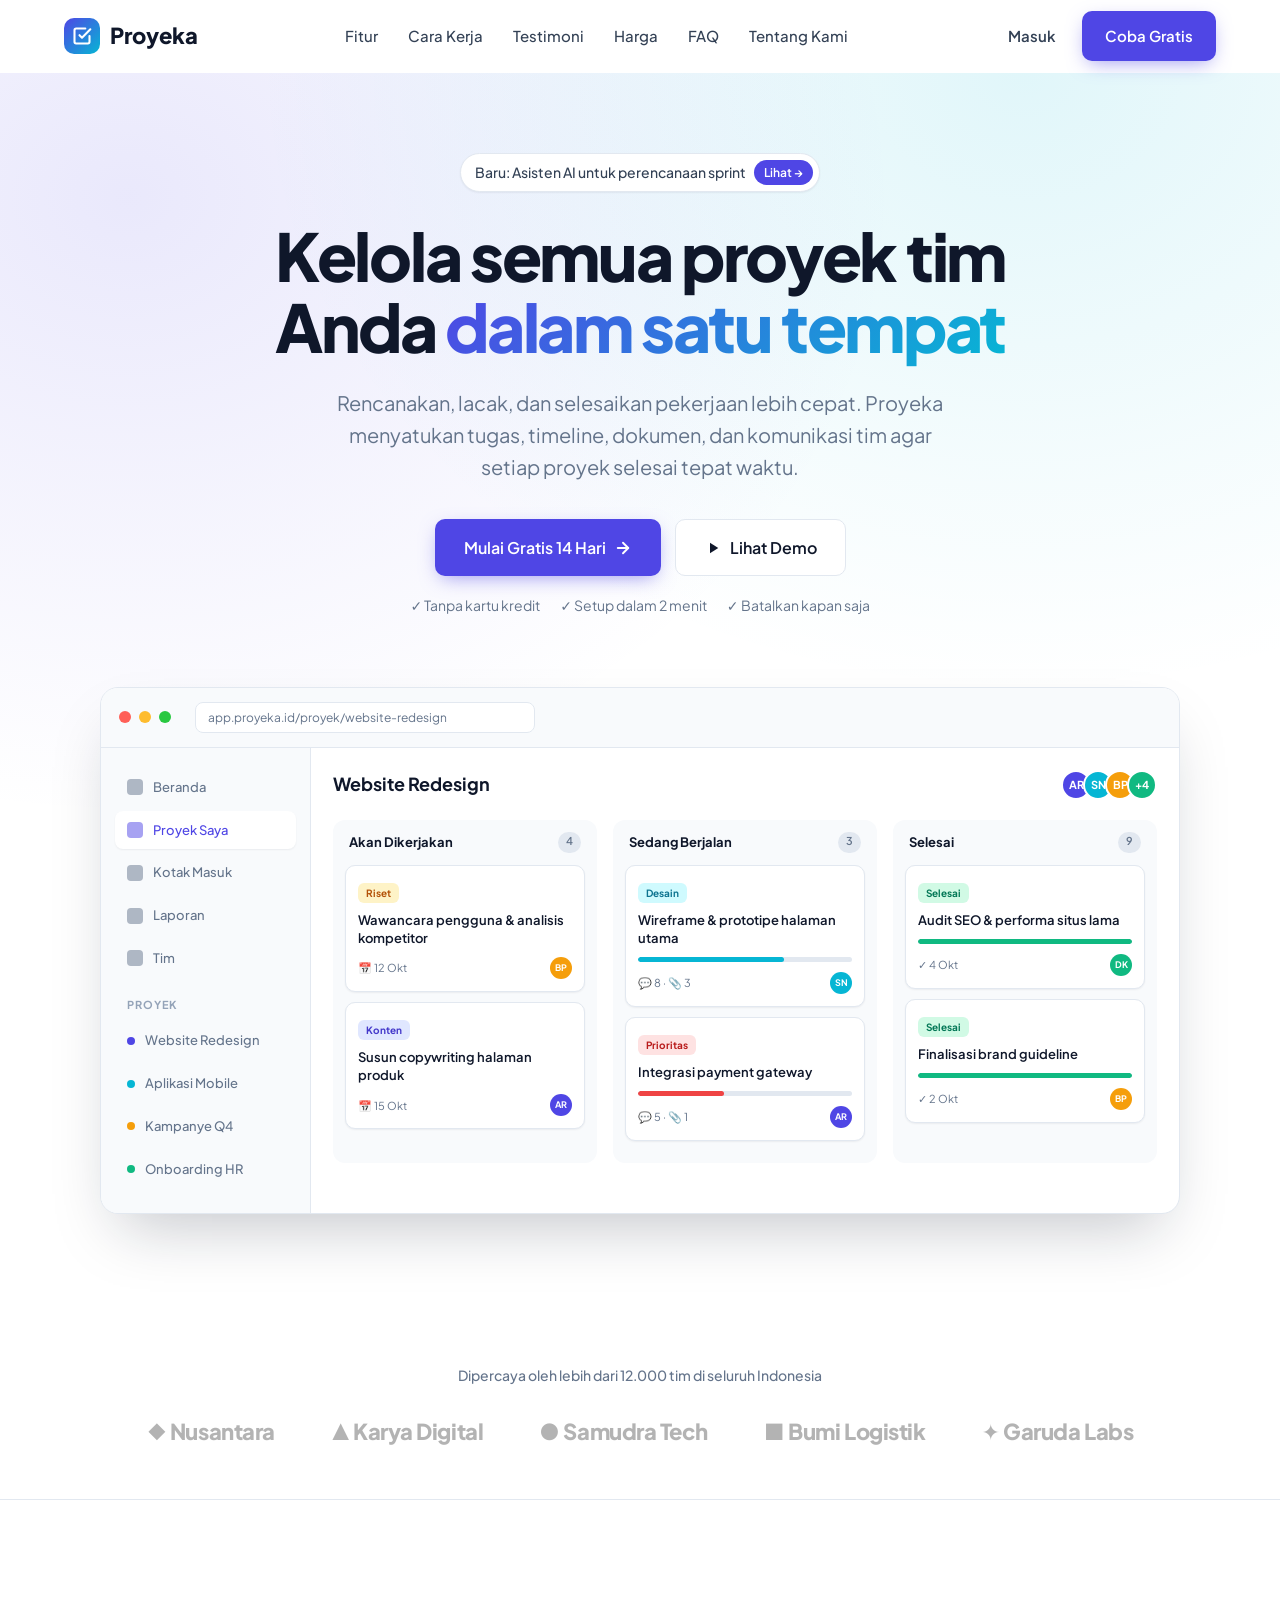
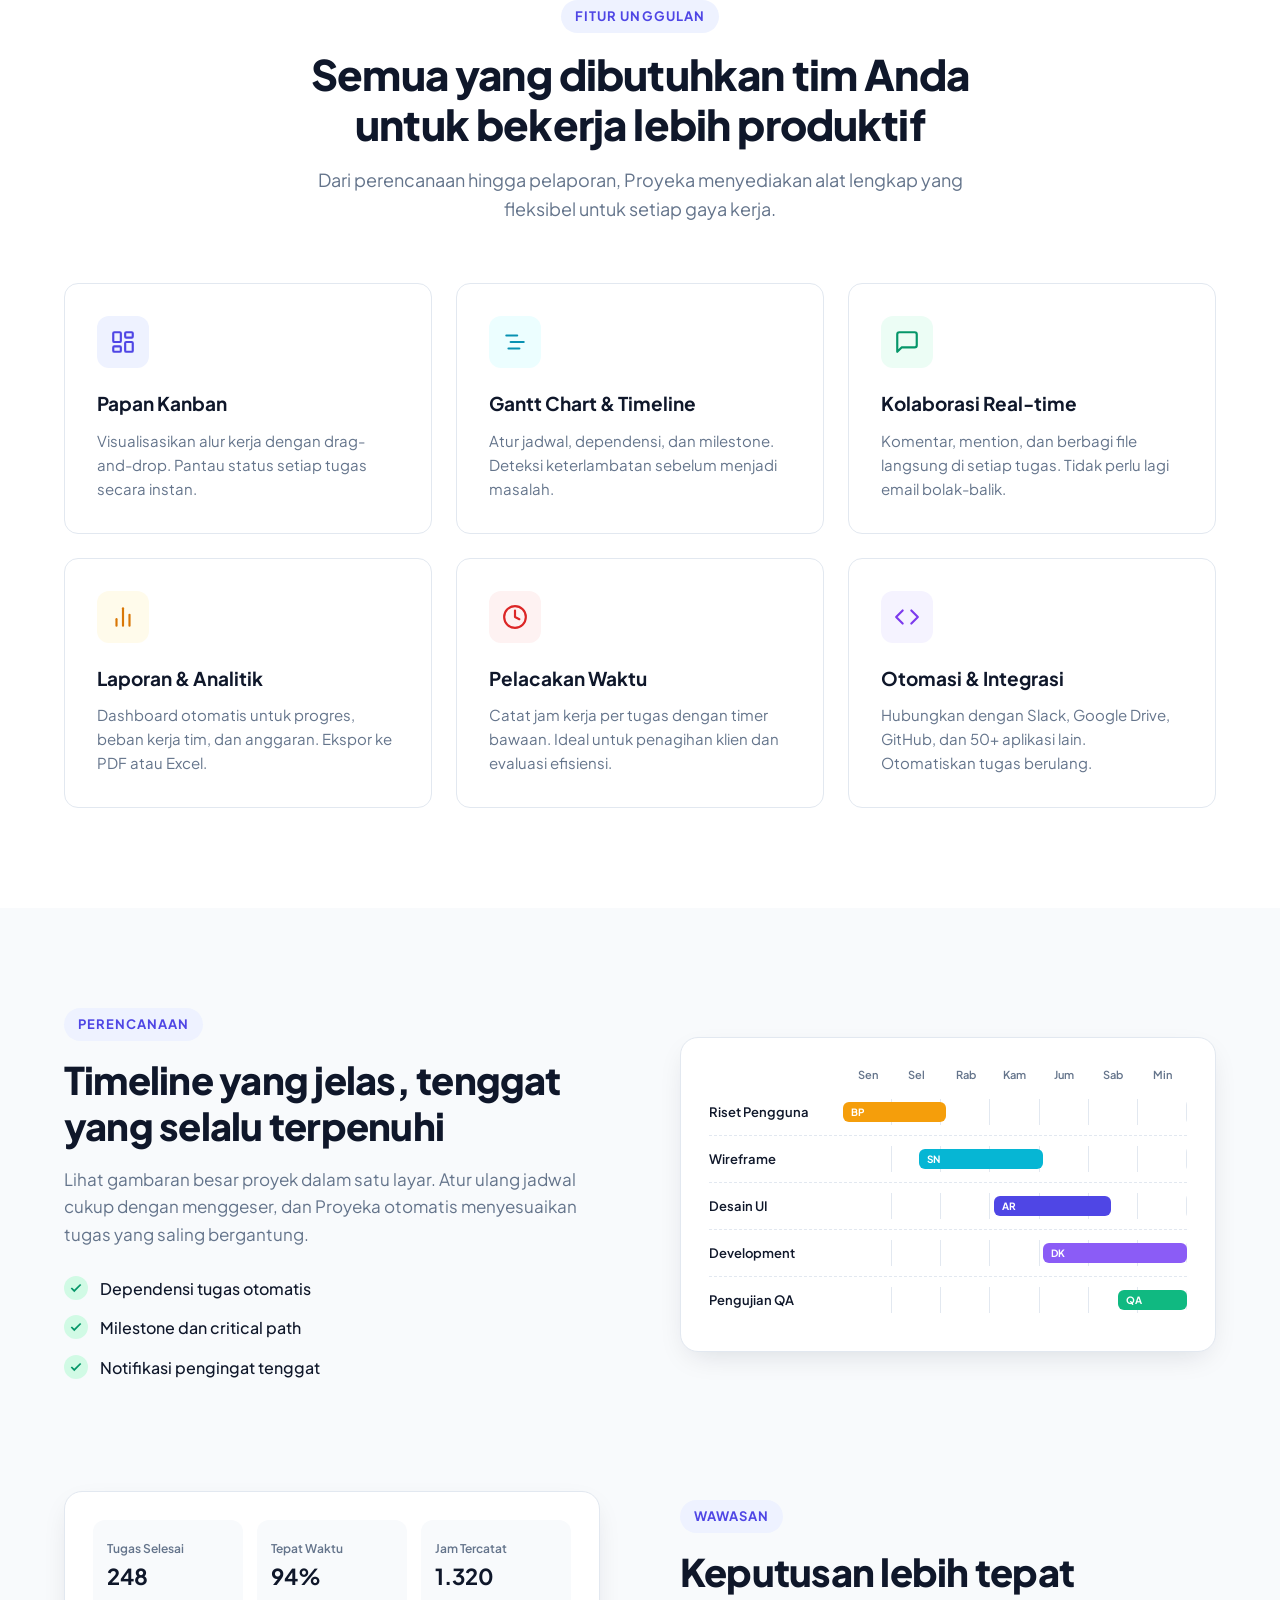
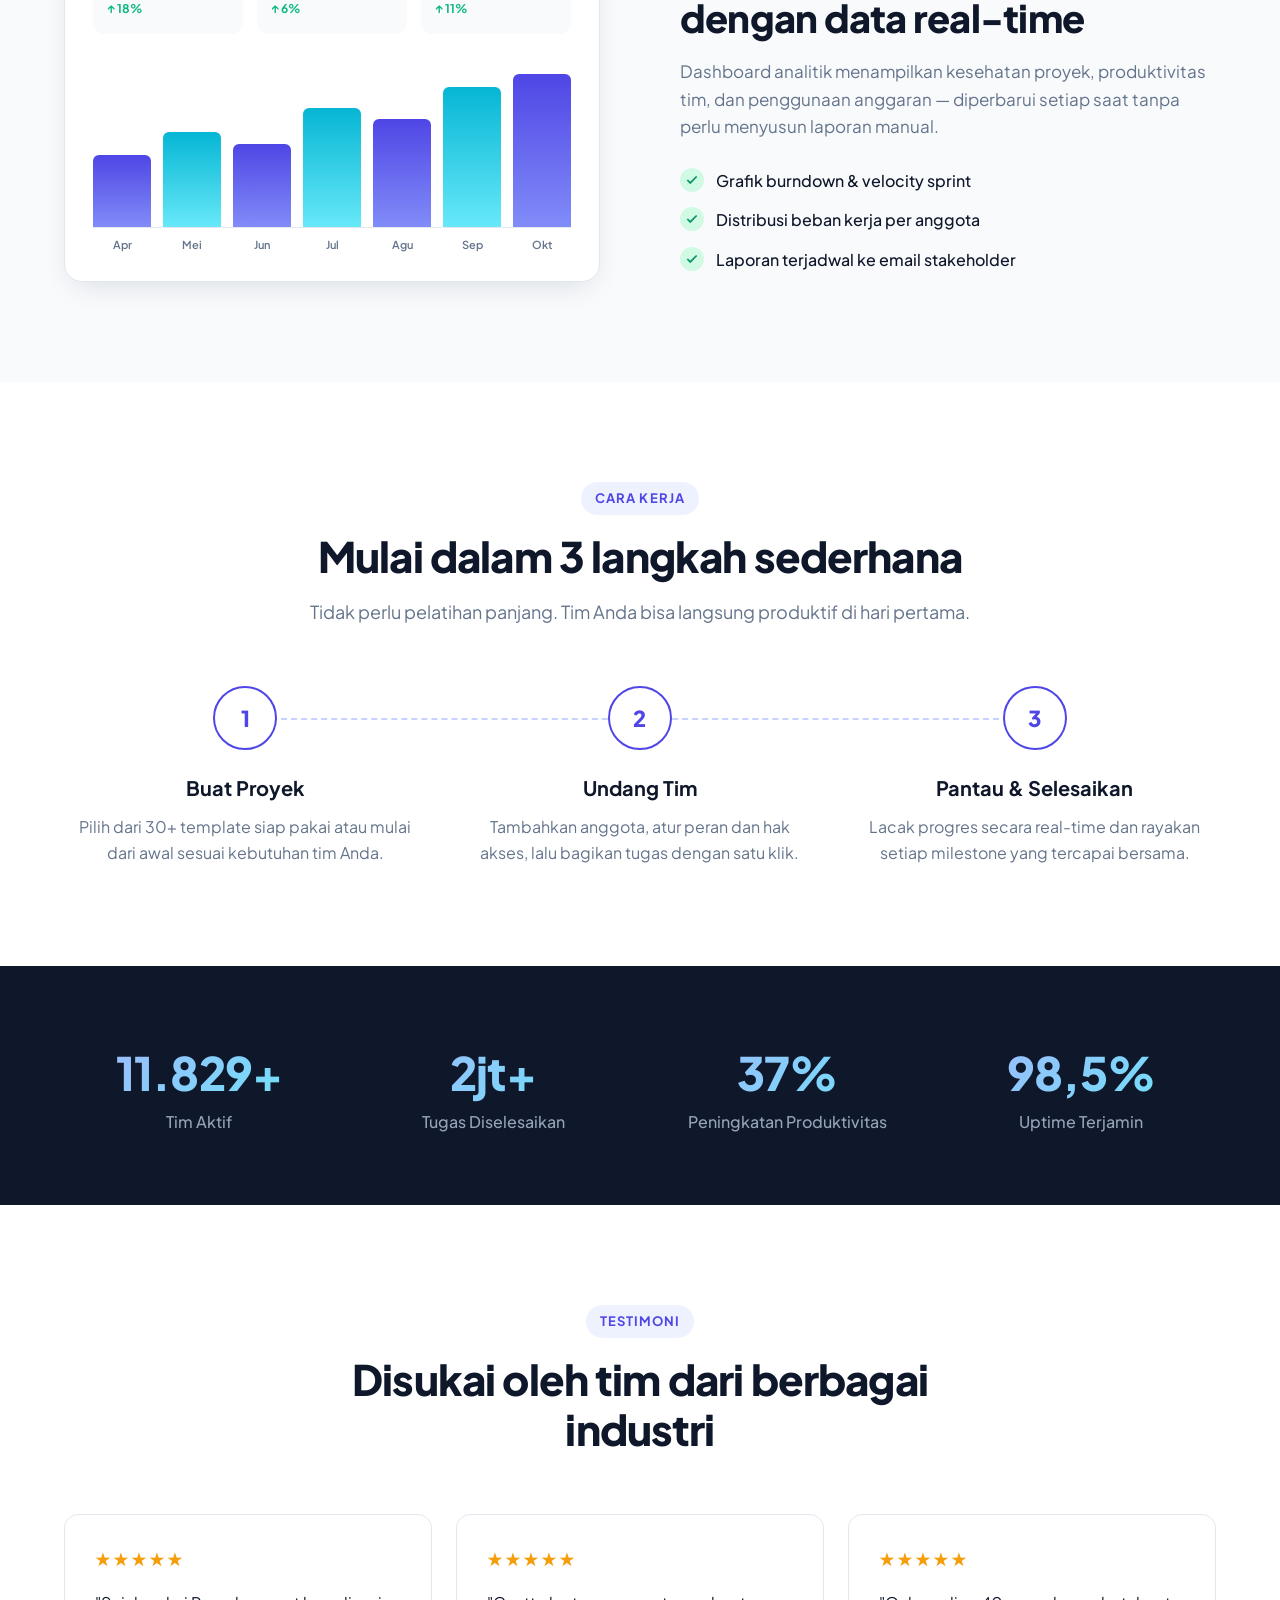
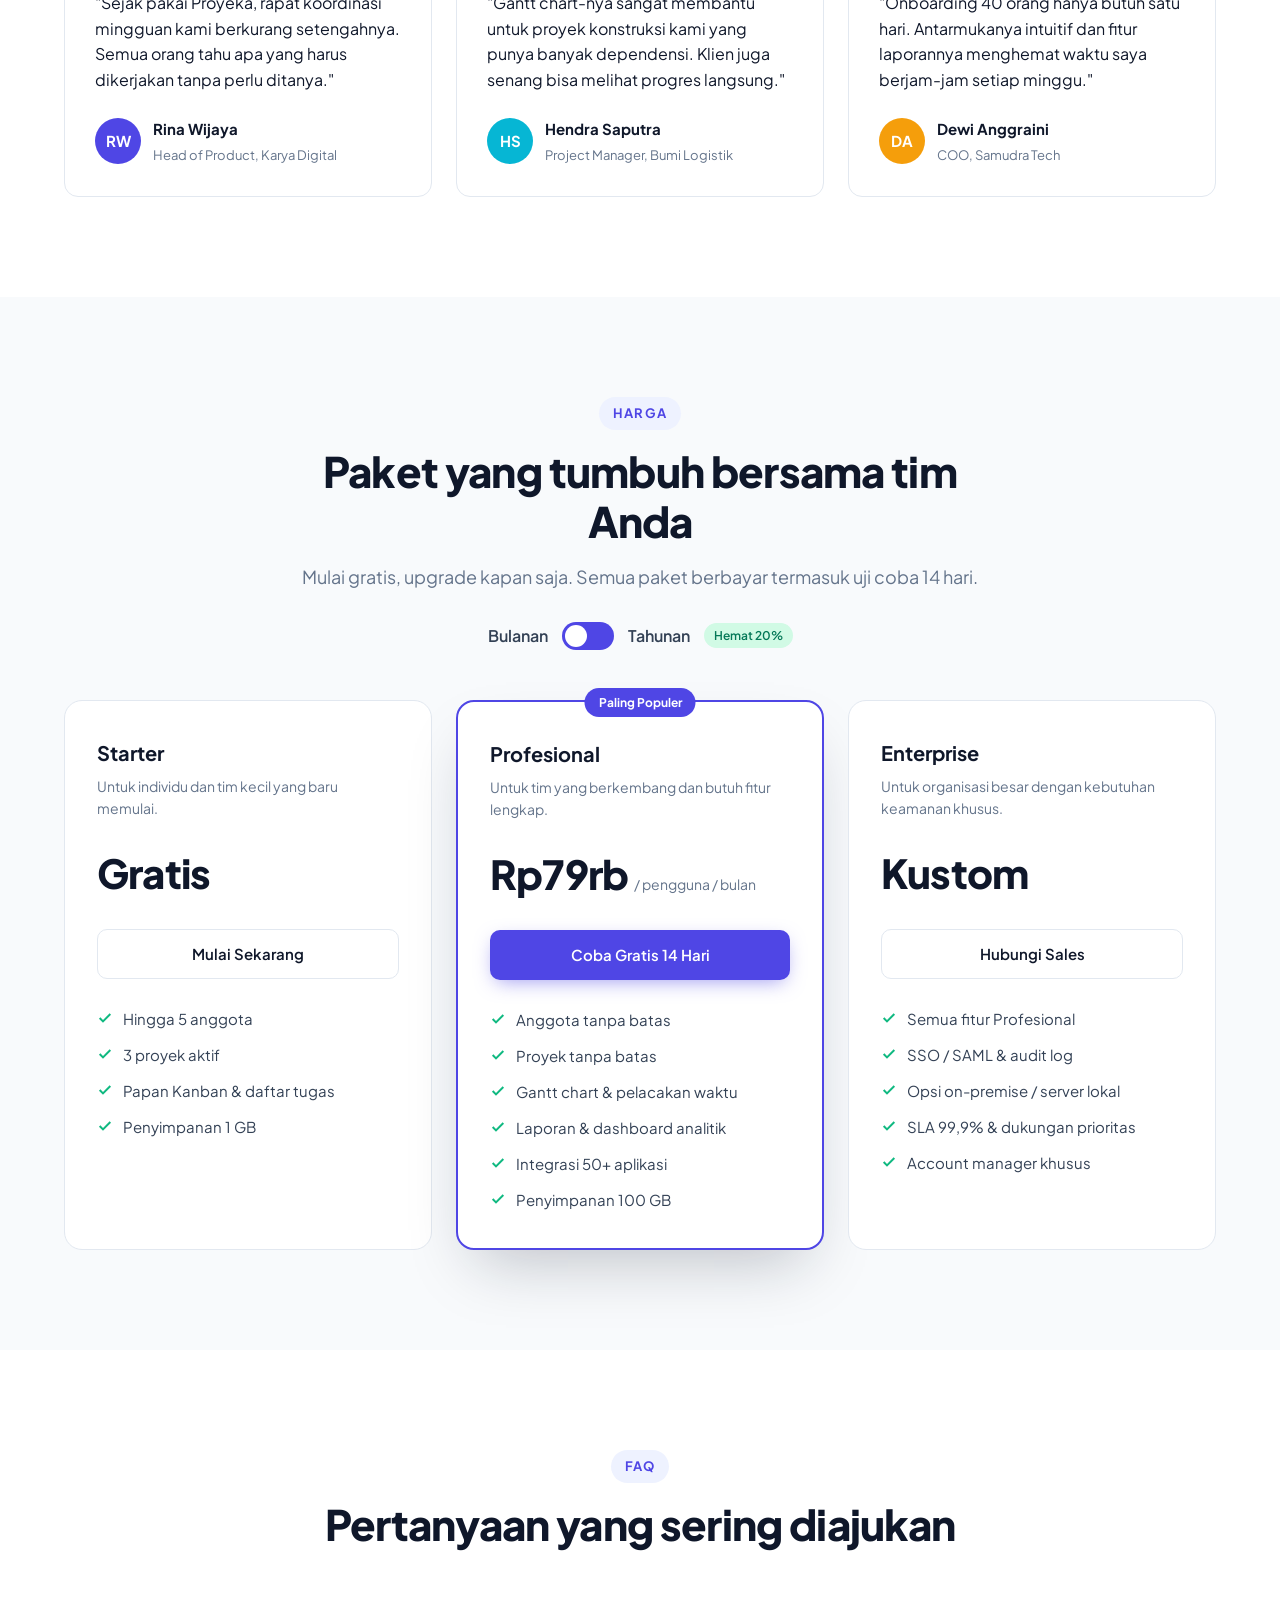
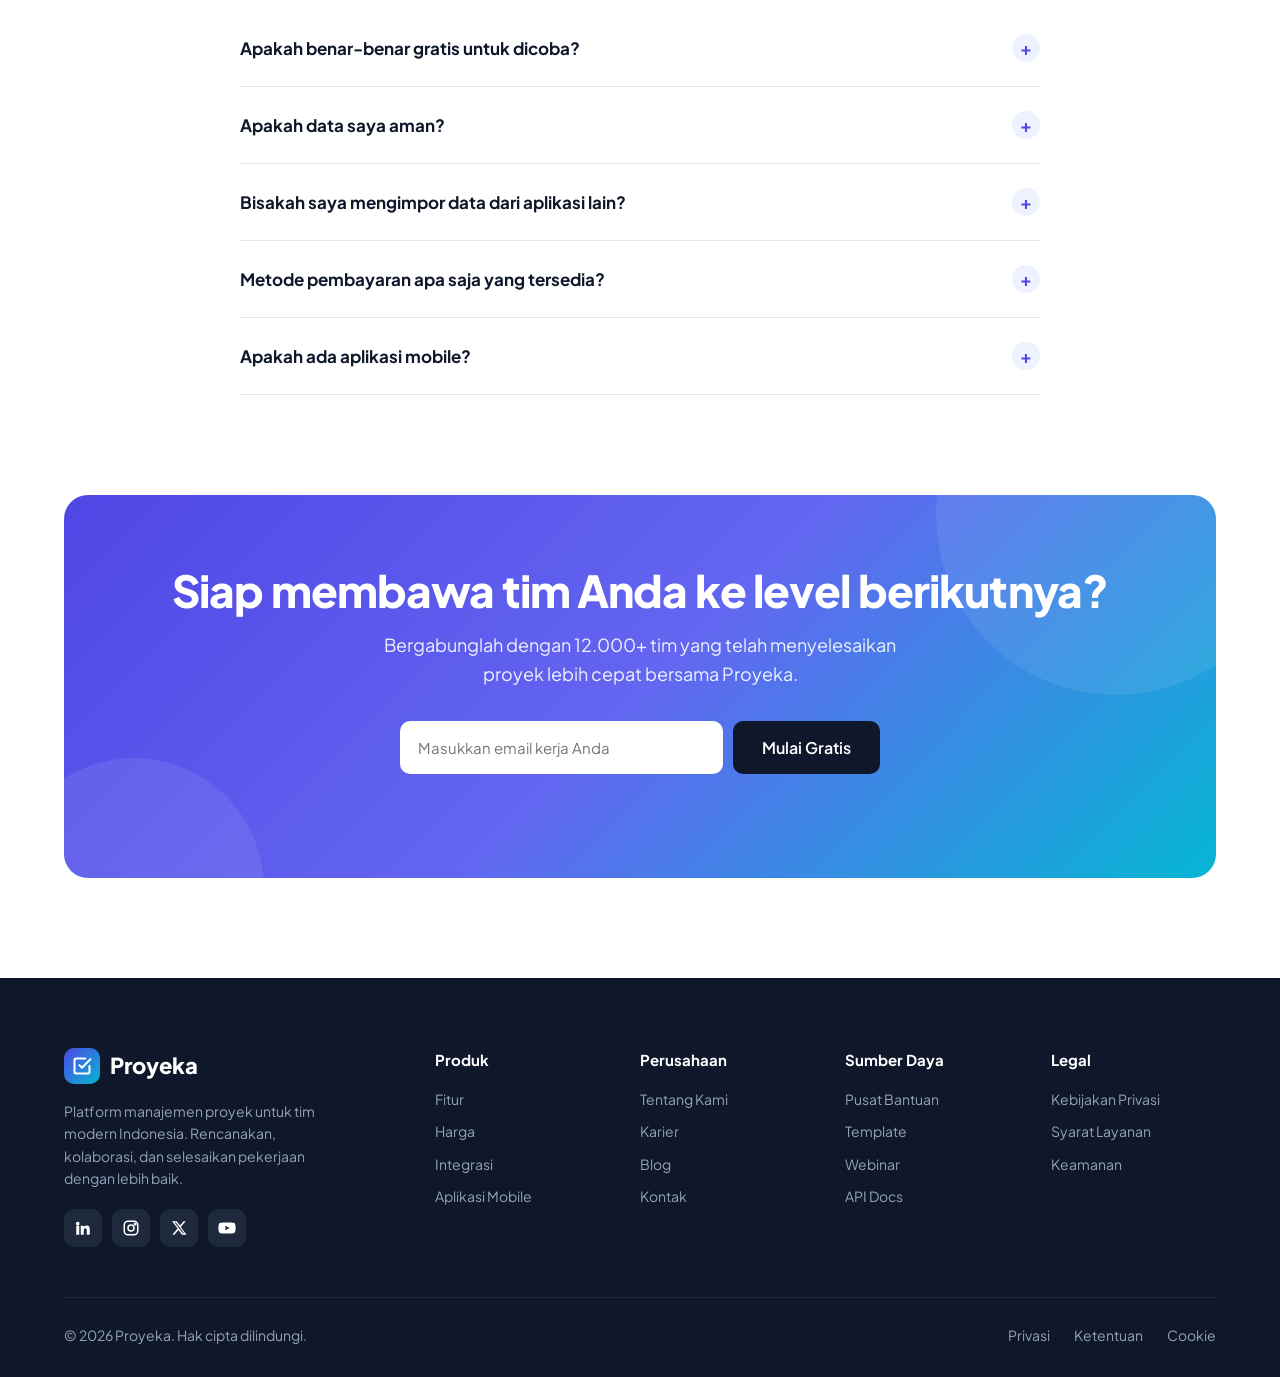
==== commit 1542be93: "tambah profile" ====
--- a/landing-page/index.html
+++ b/landing-page/index.html
@@ -8,340 +8,7 @@
   <link rel="preconnect" href="https://fonts.googleapis.com" />
   <link rel="preconnect" href="https://fonts.gstatic.com" crossorigin />
   <link href="https://fonts.googleapis.com/css2?family=Plus+Jakarta+Sans:wght@400;500;600;700;800&display=swap" rel="stylesheet" />
-  <style>
-    :root {
-      --primary: #4f46e5;
-      --primary-dark: #4338ca;
-      --primary-light: #eef2ff;
-      --accent: #06b6d4;
-      --success: #10b981;
-      --warning: #f59e0b;
-      --danger: #ef4444;
-      --dark: #0f172a;
-      --text: #334155;
-      --muted: #64748b;
-      --border: #e2e8f0;
-      --bg-soft: #f8fafc;
-      --white: #ffffff;
-      --radius: 14px;
-      --shadow-sm: 0 1px 2px rgba(15, 23, 42, .06);
-      --shadow: 0 10px 30px -10px rgba(15, 23, 42, .15);
-      --shadow-lg: 0 30px 60px -20px rgba(15, 23, 42, .25);
-    }
-
-    * { margin: 0; padding: 0; box-sizing: border-box; }
-    html { scroll-behavior: smooth; }
-    body {
-      font-family: "Plus Jakarta Sans", system-ui, -apple-system, sans-serif;
-      color: var(--text);
-      background: var(--white);
-      line-height: 1.6;
-      -webkit-font-smoothing: antialiased;
-    }
-    a { color: inherit; text-decoration: none; }
-    img, svg { display: block; }
-    .container { max-width: 1200px; margin: 0 auto; padding: 0 24px; }
-    section { padding: 100px 0; }
-
-    /* ---------- Buttons ---------- */
-    .btn {
-      display: inline-flex; align-items: center; justify-content: center; gap: 8px;
-      padding: 12px 22px; border-radius: 10px; font-weight: 600; font-size: 15px;
-      border: 1px solid transparent; cursor: pointer; transition: all .2s ease;
-      font-family: inherit;
-    }
-    .btn-primary { background: var(--primary); color: var(--white); box-shadow: 0 6px 20px -6px rgba(79, 70, 229, .6); }
-    .btn-primary:hover { background: var(--primary-dark); transform: translateY(-1px); }
-    .btn-outline { background: var(--white); color: var(--dark); border-color: var(--border); }
-    .btn-outline:hover { border-color: var(--primary); color: var(--primary); }
-    .btn-white { background: var(--white); color: var(--primary); }
-    .btn-white:hover { transform: translateY(-1px); box-shadow: var(--shadow); }
-    .btn-lg { padding: 15px 28px; font-size: 16px; }
-
-    /* ---------- Section headings ---------- */
-    .eyebrow {
-      display: inline-block; font-size: 13px; font-weight: 700; letter-spacing: .08em;
-      text-transform: uppercase; color: var(--primary); background: var(--primary-light);
-      padding: 6px 14px; border-radius: 999px; margin-bottom: 16px;
-    }
-    .section-head { text-align: center; max-width: 680px; margin: 0 auto 60px; }
-    .section-head h2 { font-size: clamp(28px, 4vw, 42px); color: var(--dark); line-height: 1.2; font-weight: 800; letter-spacing: -.02em; }
-    .section-head p { margin-top: 16px; font-size: 18px; color: var(--muted); }
-
-    /* ---------- Navbar ---------- */
-    .navbar {
-      position: sticky; top: 0; z-index: 100;
-      background: rgba(255, 255, 255, .85); backdrop-filter: blur(12px);
-      border-bottom: 1px solid transparent; transition: border-color .2s, box-shadow .2s;
-    }
-    .navbar.scrolled { border-color: var(--border); box-shadow: var(--shadow-sm); }
-    .nav-inner { display: flex; align-items: center; justify-content: space-between; height: 72px; }
-    .logo { display: flex; align-items: center; gap: 10px; font-weight: 800; font-size: 22px; color: var(--dark); }
-    .logo-mark {
-      width: 36px; height: 36px; border-radius: 10px;
-      background: linear-gradient(135deg, var(--primary), var(--accent));
-      display: grid; place-items: center;
-    }
-    .nav-links { display: flex; gap: 36px; list-style: none; }
-    .nav-links a { font-size: 15px; font-weight: 500; color: var(--text); transition: color .2s; }
-    .nav-links a:hover { color: var(--primary); }
-    .nav-actions { display: flex; gap: 12px; align-items: center; }
-    .nav-login { font-weight: 600; font-size: 15px; padding: 10px 14px; }
-    .menu-toggle { display: none; background: none; border: none; cursor: pointer; padding: 8px; }
-
-    /* ---------- Hero ---------- */
-    .hero {
-      padding: 80px 0 100px; position: relative; overflow: hidden;
-      background:
-        radial-gradient(ellipse 60% 50% at 80% 0%, rgba(6, 182, 212, .12), transparent),
-        radial-gradient(ellipse 60% 50% at 10% 10%, rgba(79, 70, 229, .12), transparent);
-    }
-    .hero-content { text-align: center; max-width: 820px; margin: 0 auto; }
-    .badge {
-      display: inline-flex; align-items: center; gap: 8px; padding: 6px 6px 6px 14px;
-      background: var(--white); border: 1px solid var(--border); border-radius: 999px;
-      font-size: 14px; font-weight: 500; box-shadow: var(--shadow-sm); margin-bottom: 28px;
-    }
-    .badge span { background: var(--primary); color: var(--white); padding: 3px 10px; border-radius: 999px; font-size: 12px; font-weight: 600; }
-    .hero h1 {
-      font-size: clamp(38px, 6vw, 66px); line-height: 1.08; font-weight: 800;
-      color: var(--dark); letter-spacing: -.035em;
-    }
-    .gradient-text {
-      background: linear-gradient(135deg, var(--primary), var(--accent));
-      -webkit-background-clip: text; background-clip: text; color: transparent;
-    }
-    .hero p.lead { font-size: 20px; color: var(--muted); margin: 24px auto 36px; max-width: 640px; }
-    .hero-cta { display: flex; gap: 14px; justify-content: center; flex-wrap: wrap; }
-    .hero-note { margin-top: 18px; font-size: 14px; color: var(--muted); display: flex; gap: 20px; justify-content: center; flex-wrap: wrap; }
-    .hero-note span { display: inline-flex; align-items: center; gap: 6px; }
-
-    /* Dashboard mockup */
-    .mockup {
-      margin: 70px auto 0; max-width: 1080px; background: var(--white);
-      border: 1px solid var(--border); border-radius: 18px; box-shadow: var(--shadow-lg);
-      overflow: hidden;
-    }
-    .mockup-bar { display: flex; align-items: center; gap: 8px; padding: 14px 18px; border-bottom: 1px solid var(--border); background: var(--bg-soft); }
-    .dot { width: 12px; height: 12px; border-radius: 50%; }
-    .mockup-url { margin-left: 16px; flex: 1; max-width: 340px; background: var(--white); border: 1px solid var(--border); border-radius: 8px; padding: 5px 12px; font-size: 12px; color: var(--muted); }
-    .mockup-body { display: grid; grid-template-columns: 210px 1fr; min-height: 440px; }
-    .mock-side { border-right: 1px solid var(--border); padding: 20px 14px; background: var(--bg-soft); }
-    .mock-side .item { display: flex; align-items: center; gap: 10px; padding: 9px 12px; border-radius: 8px; font-size: 13px; font-weight: 500; color: var(--muted); margin-bottom: 4px; }
-    .mock-side .item.active { background: var(--white); color: var(--primary); box-shadow: var(--shadow-sm); }
-    .mock-side .ico { width: 16px; height: 16px; border-radius: 4px; background: currentColor; opacity: .5; }
-    .mock-side .label { font-size: 11px; text-transform: uppercase; letter-spacing: .08em; color: #94a3b8; margin: 18px 12px 8px; font-weight: 700; }
-    .proj-dot { width: 8px; height: 8px; border-radius: 50%; }
-    .mock-main { padding: 22px; }
-    .mock-head { display: flex; justify-content: space-between; align-items: center; margin-bottom: 20px; }
-    .mock-head h4 { color: var(--dark); font-size: 18px; }
-    .avatars { display: flex; }
-    .avatar {
-      width: 30px; height: 30px; border-radius: 50%; border: 2px solid var(--white);
-      margin-left: -8px; display: grid; place-items: center; font-size: 11px; font-weight: 700; color: var(--white);
-    }
-    .kanban { display: grid; grid-template-columns: repeat(3, 1fr); gap: 16px; }
-    .col { background: var(--bg-soft); border-radius: 12px; padding: 12px; }
-    .col-title { display: flex; justify-content: space-between; font-size: 13px; font-weight: 700; color: var(--dark); margin-bottom: 12px; padding: 0 4px; }
-    .col-title small { background: var(--border); border-radius: 999px; padding: 0 8px; font-weight: 600; color: var(--muted); }
-    .card { background: var(--white); border: 1px solid var(--border); border-radius: 10px; padding: 12px; margin-bottom: 10px; box-shadow: var(--shadow-sm); }
-    .tag { display: inline-block; font-size: 10px; font-weight: 700; padding: 2px 8px; border-radius: 6px; margin-bottom: 8px; }
-    .card p { font-size: 13px; font-weight: 600; color: var(--dark); margin-bottom: 10px; line-height: 1.4; }
-    .card-foot { display: flex; justify-content: space-between; align-items: center; font-size: 11px; color: var(--muted); }
-    .card-foot .avatar { width: 22px; height: 22px; font-size: 9px; margin: 0; border: none; }
-    .progress { height: 5px; background: var(--border); border-radius: 999px; overflow: hidden; margin-bottom: 10px; }
-    .progress div { height: 100%; border-radius: 999px; }
-
-    /* ---------- Logos ---------- */
-    .logos { padding: 50px 0; border-bottom: 1px solid var(--border); }
-    .logos p { text-align: center; font-size: 14px; color: var(--muted); font-weight: 500; margin-bottom: 28px; }
-    .logo-row { display: flex; justify-content: center; align-items: center; gap: 56px; flex-wrap: wrap; }
-    .logo-row div { font-size: 22px; font-weight: 800; color: #94a3b8; letter-spacing: -.02em; display: flex; align-items: center; gap: 8px; filter: grayscale(1); opacity: .8; }
-
-    /* ---------- Features ---------- */
-    .features-grid { display: grid; grid-template-columns: repeat(3, 1fr); gap: 24px; }
-    .feature {
-      padding: 32px; border: 1px solid var(--border); border-radius: var(--radius);
-      background: var(--white); transition: all .25s ease;
-    }
-    .feature:hover { transform: translateY(-4px); box-shadow: var(--shadow); border-color: transparent; }
-    .feature-icon { width: 52px; height: 52px; border-radius: 12px; display: grid; place-items: center; margin-bottom: 20px; }
-    .feature h3 { font-size: 19px; color: var(--dark); margin-bottom: 10px; font-weight: 700; }
-    .feature p { color: var(--muted); font-size: 15px; }
-
-    /* ---------- Showcase ---------- */
-    .showcase { background: var(--bg-soft); }
-    .split { display: grid; grid-template-columns: 1fr 1fr; gap: 80px; align-items: center; }
-    .split + .split { margin-top: 110px; }
-    .split.reverse .split-text { order: 2; }
-    .split-text h2 { font-size: clamp(26px, 3.4vw, 38px); color: var(--dark); line-height: 1.2; font-weight: 800; letter-spacing: -.02em; margin-bottom: 18px; }
-    .split-text > p { font-size: 17px; color: var(--muted); margin-bottom: 28px; }
-    .check-list { list-style: none; display: grid; gap: 14px; }
-    .check-list li { display: flex; gap: 12px; align-items: flex-start; font-weight: 500; color: var(--dark); }
-    .check { flex-shrink: 0; width: 24px; height: 24px; border-radius: 50%; background: #d1fae5; display: grid; place-items: center; }
-    .visual { background: var(--white); border-radius: 18px; border: 1px solid var(--border); box-shadow: var(--shadow); padding: 28px; }
-
-    /* Gantt */
-    .gantt-row { display: grid; grid-template-columns: 120px 1fr; align-items: center; gap: 14px; padding: 10px 0; border-bottom: 1px dashed var(--border); font-size: 13px; font-weight: 600; color: var(--dark); }
-    .gantt-row:last-child { border: none; }
-    .gantt-track { position: relative; height: 26px; background: repeating-linear-gradient(90deg, transparent, transparent calc(100%/7 - 1px), var(--border) calc(100%/7 - 1px), var(--border) calc(100%/7)); border-radius: 6px; }
-    .gantt-bar { position: absolute; top: 3px; height: 20px; border-radius: 6px; color: var(--white); font-size: 10px; font-weight: 700; padding: 0 8px; display: flex; align-items: center; }
-    .gantt-days { display: grid; grid-template-columns: 120px 1fr; gap: 14px; font-size: 11px; color: var(--muted); font-weight: 600; margin-bottom: 6px; }
-    .gantt-days div:last-child { display: grid; grid-template-columns: repeat(7, 1fr); text-align: center; }
-
-    /* Report */
-    .stat-row { display: grid; grid-template-columns: repeat(3, 1fr); gap: 14px; margin-bottom: 24px; }
-    .stat-box { background: var(--bg-soft); border-radius: 12px; padding: 14px; }
-    .stat-box small { font-size: 12px; color: var(--muted); font-weight: 600; }
-    .stat-box strong { display: block; font-size: 22px; color: var(--dark); }
-    .stat-box em { font-style: normal; font-size: 12px; font-weight: 700; color: var(--success); }
-    .chart { display: flex; align-items: flex-end; gap: 12px; height: 170px; padding-top: 10px; border-bottom: 1px solid var(--border); }
-    .chart .bar { flex: 1; border-radius: 6px 6px 0 0; background: linear-gradient(180deg, var(--primary), #818cf8); position: relative; }
-    .chart .bar.alt { background: linear-gradient(180deg, var(--accent), #67e8f9); }
-    .chart-labels { display: flex; gap: 12px; margin-top: 8px; }
-    .chart-labels span { flex: 1; text-align: center; font-size: 11px; color: var(--muted); font-weight: 600; }
-
-    /* ---------- Steps ---------- */
-    .steps { display: grid; grid-template-columns: repeat(3, 1fr); gap: 32px; position: relative; }
-    .step { text-align: center; padding: 0 12px; position: relative; }
-    .step-num {
-      width: 64px; height: 64px; margin: 0 auto 22px; border-radius: 50%;
-      background: var(--white); border: 2px solid var(--primary); color: var(--primary);
-      display: grid; place-items: center; font-size: 22px; font-weight: 800; position: relative; z-index: 1;
-    }
-    .steps::before { content: ""; position: absolute; top: 32px; left: 18%; right: 18%; border-top: 2px dashed #c7d2fe; }
-    .step h3 { font-size: 20px; color: var(--dark); margin-bottom: 10px; }
-    .step p { color: var(--muted); }
-
-    /* ---------- Stats band ---------- */
-    .stats-band { background: var(--dark); color: var(--white); padding: 70px 0; }
-    .stats-grid { display: grid; grid-template-columns: repeat(4, 1fr); gap: 24px; text-align: center; }
-    .stats-grid strong { display: block; font-size: 46px; font-weight: 800; letter-spacing: -.02em; background: linear-gradient(135deg, #a5b4fc, #67e8f9); -webkit-background-clip: text; background-clip: text; color: transparent; }
-    .stats-grid span { color: #94a3b8; font-weight: 500; }
-
-    /* ---------- Testimonials ---------- */
-    .testi-grid { display: grid; grid-template-columns: repeat(3, 1fr); gap: 24px; }
-    .testi { background: var(--white); border: 1px solid var(--border); border-radius: var(--radius); padding: 30px; display: flex; flex-direction: column; }
-    .stars { color: var(--warning); font-size: 18px; letter-spacing: 2px; margin-bottom: 16px; }
-    .testi blockquote { font-size: 16px; color: var(--dark); flex: 1; margin-bottom: 24px; }
-    .person { display: flex; align-items: center; gap: 12px; }
-    .person .avatar { width: 46px; height: 46px; margin: 0; font-size: 15px; border: none; }
-    .person strong { display: block; color: var(--dark); font-size: 15px; }
-    .person small { color: var(--muted); font-size: 13px; }
-
-    /* ---------- Pricing ---------- */
-    .pricing { background: var(--bg-soft); }
-    .billing-toggle { display: flex; justify-content: center; align-items: center; gap: 14px; margin: -30px 0 50px; font-weight: 600; }
-    .billing-toggle .save { background: #d1fae5; color: #047857; font-size: 12px; padding: 3px 10px; border-radius: 999px; }
-    .switch { width: 52px; height: 28px; background: var(--primary); border-radius: 999px; position: relative; cursor: pointer; border: none; }
-    .switch::after { content: ""; position: absolute; top: 3px; left: 3px; width: 22px; height: 22px; border-radius: 50%; background: var(--white); transition: transform .2s; }
-    .switch.yearly::after { transform: translateX(24px); }
-    .price-grid { display: grid; grid-template-columns: repeat(3, 1fr); gap: 24px; align-items: stretch; }
-    .plan { background: var(--white); border: 1px solid var(--border); border-radius: 18px; padding: 36px 32px; display: flex; flex-direction: column; position: relative; }
-    .plan.popular { border: 2px solid var(--primary); box-shadow: var(--shadow-lg); transform: scale(1.03); }
-    .plan .ribbon { position: absolute; top: -14px; left: 50%; transform: translateX(-50%); background: var(--primary); color: var(--white); font-size: 12px; font-weight: 700; padding: 5px 14px; border-radius: 999px; white-space: nowrap; }
-    .plan h3 { font-size: 20px; color: var(--dark); }
-    .plan .desc { color: var(--muted); font-size: 14px; margin: 6px 0 22px; min-height: 44px; }
-    .price { display: flex; align-items: baseline; gap: 6px; margin-bottom: 24px; }
-    .price strong { font-size: 40px; color: var(--dark); font-weight: 800; letter-spacing: -.02em; }
-    .price span { color: var(--muted); font-size: 14px; }
-    .plan .btn { width: 100%; margin-bottom: 28px; }
-    .plan ul { list-style: none; display: grid; gap: 12px; font-size: 15px; }
-    .plan li { display: flex; gap: 10px; align-items: flex-start; }
-    .plan li svg { flex-shrink: 0; margin-top: 3px; }
-
-    /* ---------- FAQ ---------- */
-    .faq-list { max-width: 800px; margin: 0 auto; }
-    .faq-item { border-bottom: 1px solid var(--border); }
-    .faq-q {
-      width: 100%; text-align: left; background: none; border: none; cursor: pointer;
-      padding: 24px 0; font-size: 17px; font-weight: 700; color: var(--dark); font-family: inherit;
-      display: flex; justify-content: space-between; align-items: center; gap: 20px;
-    }
-    .faq-q .plus { flex-shrink: 0; width: 28px; height: 28px; border-radius: 50%; background: var(--primary-light); color: var(--primary); display: grid; place-items: center; font-size: 18px; transition: transform .25s; }
-    .faq-item.open .plus { transform: rotate(45deg); }
-    .faq-a { max-height: 0; overflow: hidden; transition: max-height .3s ease; }
-    .faq-a p { padding-bottom: 24px; color: var(--muted); }
-
-    /* ---------- CTA ---------- */
-    .cta-box {
-      background: linear-gradient(135deg, var(--primary) 0%, #6366f1 50%, var(--accent) 100%);
-      border-radius: 24px; padding: 70px 40px; text-align: center; color: var(--white);
-      position: relative; overflow: hidden;
-    }
-    .cta-box::before, .cta-box::after { content: ""; position: absolute; border-radius: 50%; background: rgba(255, 255, 255, .08); }
-    .cta-box::before { width: 360px; height: 360px; top: -160px; right: -80px; }
-    .cta-box::after { width: 260px; height: 260px; bottom: -140px; left: -60px; }
-    .cta-box h2 { font-size: clamp(28px, 4vw, 44px); font-weight: 800; letter-spacing: -.02em; line-height: 1.15; position: relative; }
-    .cta-box p { font-size: 18px; opacity: .9; margin: 16px auto 32px; max-width: 560px; position: relative; }
-    .cta-form { display: flex; gap: 10px; max-width: 480px; margin: 0 auto; position: relative; }
-    .cta-form input { flex: 1; padding: 15px 18px; border-radius: 10px; border: none; font-size: 15px; font-family: inherit; outline: none; }
-    .cta-form .btn { background: var(--dark); color: var(--white); }
-    .cta-form .btn:hover { background: #1e293b; }
-    .form-msg { margin-top: 14px; font-size: 14px; font-weight: 600; min-height: 20px; position: relative; }
-
-    /* ---------- Footer ---------- */
-    footer { background: var(--dark); color: #94a3b8; padding: 70px 0 30px; }
-    .footer-grid { display: grid; grid-template-columns: 2fr 1fr 1fr 1fr 1fr; gap: 40px; }
-    footer .logo { color: var(--white); margin-bottom: 16px; }
-    footer .about { font-size: 14px; max-width: 280px; margin-bottom: 20px; }
-    footer h4 { color: var(--white); font-size: 15px; margin-bottom: 16px; }
-    footer ul { list-style: none; display: grid; gap: 10px; font-size: 14px; }
-    footer ul a:hover { color: var(--white); }
-    .socials { display: flex; gap: 10px; }
-    .socials a { width: 38px; height: 38px; border-radius: 10px; background: #1e293b; display: grid; place-items: center; transition: background .2s; }
-    .socials a:hover { background: var(--primary); }
-    .footer-bottom { margin-top: 50px; padding-top: 26px; border-top: 1px solid #1e293b; display: flex; justify-content: space-between; font-size: 14px; flex-wrap: wrap; gap: 12px; }
-    .footer-bottom div { display: flex; gap: 24px; }
-
-    /* ---------- Reveal animation ---------- */
-    .reveal { opacity: 0; transform: translateY(24px); transition: opacity .7s ease, transform .7s ease; }
-    .reveal.visible { opacity: 1; transform: none; }
-
-    /* ---------- Responsive ---------- */
-    @media (max-width: 1024px) {
-      .features-grid, .testi-grid { grid-template-columns: repeat(2, 1fr); }
-      .footer-grid { grid-template-columns: repeat(3, 1fr); }
-      .footer-grid > div:first-child { grid-column: 1 / -1; }
-      .split { gap: 48px; }
-    }
-    @media (max-width: 860px) {
-      section { padding: 72px 0; }
-      .nav-links, .nav-actions .nav-login, .nav-actions .btn { display: none; }
-      .menu-toggle { display: block; }
-      .nav-links.open {
-        display: flex; flex-direction: column; gap: 0; position: absolute; top: 72px; left: 0; right: 0;
-        background: var(--white); border-bottom: 1px solid var(--border); box-shadow: var(--shadow); padding: 8px 24px 20px;
-      }
-      .nav-links.open li a { display: block; padding: 14px 0; border-bottom: 1px solid var(--border); }
-      .nav-links.open .mobile-cta { display: block; padding-top: 16px; }
-      .nav-links.open .mobile-cta .btn { display: flex; width: 100%; }
-      .mockup-body { grid-template-columns: 1fr; }
-      .mock-side { display: none; }
-      .split, .price-grid, .steps { grid-template-columns: 1fr; }
-      .split.reverse .split-text { order: 0; }
-      .steps::before { display: none; }
-      .plan.popular { transform: none; }
-      .stats-grid { grid-template-columns: repeat(2, 1fr); gap: 40px; }
-    }
-    @media (max-width: 640px) {
-      .features-grid, .testi-grid { grid-template-columns: 1fr; }
-      .kanban { grid-template-columns: 1fr; }
-      .kanban .col:nth-child(n+2) { display: none; }
-      .cta-form { flex-direction: column; }
-      .footer-grid { grid-template-columns: repeat(2, 1fr); }
-      .logo-row { gap: 32px; }
-      .logo-row div { font-size: 18px; }
-      .stat-row { grid-template-columns: 1fr 1fr; }
-      .stat-row .stat-box:last-child { display: none; }
-    }
-    .mobile-cta { display: none; }
-
-    @media (prefers-reduced-motion: reduce) {
-      html { scroll-behavior: auto; }
-      .reveal { opacity: 1; transform: none; transition: none; }
-    }
-  </style>
+  <link rel="stylesheet" href="style.css" />
 </head>
 <body>
 
@@ -360,6 +27,7 @@
         <li><a href="#testimoni">Testimoni</a></li>
         <li><a href="#harga">Harga</a></li>
         <li><a href="#faq">FAQ</a></li>
+        <li><a href="profil.html">Tentang Kami</a></li>
         <li class="mobile-cta"><a href="login.html" class="btn btn-outline">Masuk</a><a href="register.html" class="btn btn-primary" style="margin-top:10px">Coba Gratis</a></li>
       </ul>
       <div class="nav-actions">
@@ -798,7 +466,7 @@
         </div>
         <div>
           <h4>Perusahaan</h4>
-          <ul><li><a href="#">Tentang Kami</a></li><li><a href="#">Karier</a></li><li><a href="#">Blog</a></li><li><a href="#">Kontak</a></li></ul>
+          <ul><li><a href="profil.html">Tentang Kami</a></li><li><a href="#">Karier</a></li><li><a href="#">Blog</a></li><li><a href="profil.html#kontak">Kontak</a></li></ul>
         </div>
         <div>
           <h4>Sumber Daya</h4>
@@ -816,7 +484,13 @@
     </div>
   </footer>
 
+  <script src="auth.js"></script>
   <script>
+    // Jika sudah login, ganti tombol "Masuk" menjadi "Akun Saya"
+    if (Auth.current()) {
+      document.querySelectorAll('a[href="login.html"]').forEach(a => { a.href = 'akun.html'; a.textContent = 'Akun Saya'; });
+    }
+
     // Navbar shadow on scroll
     const navbar = document.getElementById('navbar');
     window.addEventListener('scroll', () => navbar.classList.toggle('scrolled', window.scrollY > 10));
--- a/landing-page/style.css
+++ b/landing-page/style.css
@@ -0,0 +1,333 @@
+:root {
+  --primary: #4f46e5;
+  --primary-dark: #4338ca;
+  --primary-light: #eef2ff;
+  --accent: #06b6d4;
+  --success: #10b981;
+  --warning: #f59e0b;
+  --danger: #ef4444;
+  --dark: #0f172a;
+  --text: #334155;
+  --muted: #64748b;
+  --border: #e2e8f0;
+  --bg-soft: #f8fafc;
+  --white: #ffffff;
+  --radius: 14px;
+  --shadow-sm: 0 1px 2px rgba(15, 23, 42, .06);
+  --shadow: 0 10px 30px -10px rgba(15, 23, 42, .15);
+  --shadow-lg: 0 30px 60px -20px rgba(15, 23, 42, .25);
+}
+
+* { margin: 0; padding: 0; box-sizing: border-box; }
+html { scroll-behavior: smooth; }
+body {
+  font-family: "Plus Jakarta Sans", system-ui, -apple-system, sans-serif;
+  color: var(--text);
+  background: var(--white);
+  line-height: 1.6;
+  -webkit-font-smoothing: antialiased;
+}
+a { color: inherit; text-decoration: none; }
+img, svg { display: block; }
+.container { max-width: 1200px; margin: 0 auto; padding: 0 24px; }
+section { padding: 100px 0; }
+
+/* ---------- Buttons ---------- */
+.btn {
+  display: inline-flex; align-items: center; justify-content: center; gap: 8px;
+  padding: 12px 22px; border-radius: 10px; font-weight: 600; font-size: 15px;
+  border: 1px solid transparent; cursor: pointer; transition: all .2s ease;
+  font-family: inherit;
+}
+.btn-primary { background: var(--primary); color: var(--white); box-shadow: 0 6px 20px -6px rgba(79, 70, 229, .6); }
+.btn-primary:hover { background: var(--primary-dark); transform: translateY(-1px); }
+.btn-outline { background: var(--white); color: var(--dark); border-color: var(--border); }
+.btn-outline:hover { border-color: var(--primary); color: var(--primary); }
+.btn-white { background: var(--white); color: var(--primary); }
+.btn-white:hover { transform: translateY(-1px); box-shadow: var(--shadow); }
+.btn-lg { padding: 15px 28px; font-size: 16px; }
+
+/* ---------- Section headings ---------- */
+.eyebrow {
+  display: inline-block; font-size: 13px; font-weight: 700; letter-spacing: .08em;
+  text-transform: uppercase; color: var(--primary); background: var(--primary-light);
+  padding: 6px 14px; border-radius: 999px; margin-bottom: 16px;
+}
+.section-head { text-align: center; max-width: 680px; margin: 0 auto 60px; }
+.section-head h2 { font-size: clamp(28px, 4vw, 42px); color: var(--dark); line-height: 1.2; font-weight: 800; letter-spacing: -.02em; }
+.section-head p { margin-top: 16px; font-size: 18px; color: var(--muted); }
+
+/* ---------- Navbar ---------- */
+.navbar {
+  position: sticky; top: 0; z-index: 100;
+  background: rgba(255, 255, 255, .85); backdrop-filter: blur(12px);
+  border-bottom: 1px solid transparent; transition: border-color .2s, box-shadow .2s;
+}
+.navbar.scrolled { border-color: var(--border); box-shadow: var(--shadow-sm); }
+.nav-inner { display: flex; align-items: center; justify-content: space-between; height: 72px; }
+.logo { display: flex; align-items: center; gap: 10px; font-weight: 800; font-size: 22px; color: var(--dark); }
+.logo-mark {
+  width: 36px; height: 36px; border-radius: 10px;
+  background: linear-gradient(135deg, var(--primary), var(--accent));
+  display: grid; place-items: center;
+}
+.nav-links { display: flex; gap: 30px; list-style: none; }
+.nav-links a { font-size: 15px; font-weight: 500; color: var(--text); transition: color .2s; }
+.nav-links a:hover, .nav-links a.active { color: var(--primary); }
+.nav-links a.active { font-weight: 700; }
+.nav-actions { display: flex; gap: 12px; align-items: center; }
+.nav-login { font-weight: 600; font-size: 15px; padding: 10px 14px; }
+.menu-toggle { display: none; background: none; border: none; cursor: pointer; padding: 8px; }
+
+/* ---------- Hero ---------- */
+.hero {
+  padding: 80px 0 100px; position: relative; overflow: hidden;
+  background:
+    radial-gradient(ellipse 60% 50% at 80% 0%, rgba(6, 182, 212, .12), transparent),
+    radial-gradient(ellipse 60% 50% at 10% 10%, rgba(79, 70, 229, .12), transparent);
+}
+.hero-content { text-align: center; max-width: 820px; margin: 0 auto; }
+.badge {
+  display: inline-flex; align-items: center; gap: 8px; padding: 6px 6px 6px 14px;
+  background: var(--white); border: 1px solid var(--border); border-radius: 999px;
+  font-size: 14px; font-weight: 500; box-shadow: var(--shadow-sm); margin-bottom: 28px;
+}
+.badge span { background: var(--primary); color: var(--white); padding: 3px 10px; border-radius: 999px; font-size: 12px; font-weight: 600; }
+.hero h1 {
+  font-size: clamp(38px, 6vw, 66px); line-height: 1.08; font-weight: 800;
+  color: var(--dark); letter-spacing: -.035em;
+}
+.gradient-text {
+  background: linear-gradient(135deg, var(--primary), var(--accent));
+  -webkit-background-clip: text; background-clip: text; color: transparent;
+}
+.hero p.lead { font-size: 20px; color: var(--muted); margin: 24px auto 36px; max-width: 640px; }
+.hero-cta { display: flex; gap: 14px; justify-content: center; flex-wrap: wrap; }
+.hero-note { margin-top: 18px; font-size: 14px; color: var(--muted); display: flex; gap: 20px; justify-content: center; flex-wrap: wrap; }
+.hero-note span { display: inline-flex; align-items: center; gap: 6px; }
+
+/* Dashboard mockup */
+.mockup {
+  margin: 70px auto 0; max-width: 1080px; background: var(--white);
+  border: 1px solid var(--border); border-radius: 18px; box-shadow: var(--shadow-lg);
+  overflow: hidden;
+}
+.mockup-bar { display: flex; align-items: center; gap: 8px; padding: 14px 18px; border-bottom: 1px solid var(--border); background: var(--bg-soft); }
+.dot { width: 12px; height: 12px; border-radius: 50%; }
+.mockup-url { margin-left: 16px; flex: 1; max-width: 340px; background: var(--white); border: 1px solid var(--border); border-radius: 8px; padding: 5px 12px; font-size: 12px; color: var(--muted); }
+.mockup-body { display: grid; grid-template-columns: 210px 1fr; min-height: 440px; }
+.mock-side { border-right: 1px solid var(--border); padding: 20px 14px; background: var(--bg-soft); }
+.mock-side .item { display: flex; align-items: center; gap: 10px; padding: 9px 12px; border-radius: 8px; font-size: 13px; font-weight: 500; color: var(--muted); margin-bottom: 4px; }
+.mock-side .item.active { background: var(--white); color: var(--primary); box-shadow: var(--shadow-sm); }
+.mock-side .ico { width: 16px; height: 16px; border-radius: 4px; background: currentColor; opacity: .5; }
+.mock-side .label { font-size: 11px; text-transform: uppercase; letter-spacing: .08em; color: #94a3b8; margin: 18px 12px 8px; font-weight: 700; }
+.proj-dot { width: 8px; height: 8px; border-radius: 50%; }
+.mock-main { padding: 22px; }
+.mock-head { display: flex; justify-content: space-between; align-items: center; margin-bottom: 20px; }
+.mock-head h4 { color: var(--dark); font-size: 18px; }
+.avatars { display: flex; }
+.avatar {
+  width: 30px; height: 30px; border-radius: 50%; border: 2px solid var(--white);
+  margin-left: -8px; display: grid; place-items: center; font-size: 11px; font-weight: 700; color: var(--white);
+}
+.kanban { display: grid; grid-template-columns: repeat(3, 1fr); gap: 16px; }
+.col { background: var(--bg-soft); border-radius: 12px; padding: 12px; }
+.col-title { display: flex; justify-content: space-between; font-size: 13px; font-weight: 700; color: var(--dark); margin-bottom: 12px; padding: 0 4px; }
+.col-title small { background: var(--border); border-radius: 999px; padding: 0 8px; font-weight: 600; color: var(--muted); }
+.card { background: var(--white); border: 1px solid var(--border); border-radius: 10px; padding: 12px; margin-bottom: 10px; box-shadow: var(--shadow-sm); }
+.tag { display: inline-block; font-size: 10px; font-weight: 700; padding: 2px 8px; border-radius: 6px; margin-bottom: 8px; }
+.card p { font-size: 13px; font-weight: 600; color: var(--dark); margin-bottom: 10px; line-height: 1.4; }
+.card-foot { display: flex; justify-content: space-between; align-items: center; font-size: 11px; color: var(--muted); }
+.card-foot .avatar { width: 22px; height: 22px; font-size: 9px; margin: 0; border: none; }
+.progress { height: 5px; background: var(--border); border-radius: 999px; overflow: hidden; margin-bottom: 10px; }
+.progress div { height: 100%; border-radius: 999px; }
+
+/* ---------- Logos ---------- */
+.logos { padding: 50px 0; border-bottom: 1px solid var(--border); }
+.logos p { text-align: center; font-size: 14px; color: var(--muted); font-weight: 500; margin-bottom: 28px; }
+.logo-row { display: flex; justify-content: center; align-items: center; gap: 56px; flex-wrap: wrap; }
+.logo-row div { font-size: 22px; font-weight: 800; color: #94a3b8; letter-spacing: -.02em; display: flex; align-items: center; gap: 8px; filter: grayscale(1); opacity: .8; }
+
+/* ---------- Features ---------- */
+.features-grid { display: grid; grid-template-columns: repeat(3, 1fr); gap: 24px; }
+.feature {
+  padding: 32px; border: 1px solid var(--border); border-radius: var(--radius);
+  background: var(--white); transition: all .25s ease;
+}
+.feature:hover { transform: translateY(-4px); box-shadow: var(--shadow); border-color: transparent; }
+.feature-icon { width: 52px; height: 52px; border-radius: 12px; display: grid; place-items: center; margin-bottom: 20px; }
+.feature h3 { font-size: 19px; color: var(--dark); margin-bottom: 10px; font-weight: 700; }
+.feature p { color: var(--muted); font-size: 15px; }
+
+/* ---------- Showcase ---------- */
+.showcase { background: var(--bg-soft); }
+.split { display: grid; grid-template-columns: 1fr 1fr; gap: 80px; align-items: center; }
+.split + .split { margin-top: 110px; }
+.split.reverse .split-text { order: 2; }
+.split-text h2 { font-size: clamp(26px, 3.4vw, 38px); color: var(--dark); line-height: 1.2; font-weight: 800; letter-spacing: -.02em; margin-bottom: 18px; }
+.split-text > p { font-size: 17px; color: var(--muted); margin-bottom: 28px; }
+.check-list { list-style: none; display: grid; gap: 14px; }
+.check-list li { display: flex; gap: 12px; align-items: flex-start; font-weight: 500; color: var(--dark); }
+.check { flex-shrink: 0; width: 24px; height: 24px; border-radius: 50%; background: #d1fae5; display: grid; place-items: center; }
+.visual { background: var(--white); border-radius: 18px; border: 1px solid var(--border); box-shadow: var(--shadow); padding: 28px; }
+
+/* Gantt */
+.gantt-row { display: grid; grid-template-columns: 120px 1fr; align-items: center; gap: 14px; padding: 10px 0; border-bottom: 1px dashed var(--border); font-size: 13px; font-weight: 600; color: var(--dark); }
+.gantt-row:last-child { border: none; }
+.gantt-track { position: relative; height: 26px; background: repeating-linear-gradient(90deg, transparent, transparent calc(100%/7 - 1px), var(--border) calc(100%/7 - 1px), var(--border) calc(100%/7)); border-radius: 6px; }
+.gantt-bar { position: absolute; top: 3px; height: 20px; border-radius: 6px; color: var(--white); font-size: 10px; font-weight: 700; padding: 0 8px; display: flex; align-items: center; }
+.gantt-days { display: grid; grid-template-columns: 120px 1fr; gap: 14px; font-size: 11px; color: var(--muted); font-weight: 600; margin-bottom: 6px; }
+.gantt-days div:last-child { display: grid; grid-template-columns: repeat(7, 1fr); text-align: center; }
+
+/* Report */
+.stat-row { display: grid; grid-template-columns: repeat(3, 1fr); gap: 14px; margin-bottom: 24px; }
+.stat-box { background: var(--bg-soft); border-radius: 12px; padding: 14px; }
+.stat-box small { font-size: 12px; color: var(--muted); font-weight: 600; }
+.stat-box strong { display: block; font-size: 22px; color: var(--dark); }
+.stat-box em { font-style: normal; font-size: 12px; font-weight: 700; color: var(--success); }
+.chart { display: flex; align-items: flex-end; gap: 12px; height: 170px; padding-top: 10px; border-bottom: 1px solid var(--border); }
+.chart .bar { flex: 1; border-radius: 6px 6px 0 0; background: linear-gradient(180deg, var(--primary), #818cf8); position: relative; }
+.chart .bar.alt { background: linear-gradient(180deg, var(--accent), #67e8f9); }
+.chart-labels { display: flex; gap: 12px; margin-top: 8px; }
+.chart-labels span { flex: 1; text-align: center; font-size: 11px; color: var(--muted); font-weight: 600; }
+
+/* ---------- Steps ---------- */
+.steps { display: grid; grid-template-columns: repeat(3, 1fr); gap: 32px; position: relative; }
+.step { text-align: center; padding: 0 12px; position: relative; }
+.step-num {
+  width: 64px; height: 64px; margin: 0 auto 22px; border-radius: 50%;
+  background: var(--white); border: 2px solid var(--primary); color: var(--primary);
+  display: grid; place-items: center; font-size: 22px; font-weight: 800; position: relative; z-index: 1;
+}
+.steps::before { content: ""; position: absolute; top: 32px; left: 18%; right: 18%; border-top: 2px dashed #c7d2fe; }
+.step h3 { font-size: 20px; color: var(--dark); margin-bottom: 10px; }
+.step p { color: var(--muted); }
+
+/* ---------- Stats band ---------- */
+.stats-band { background: var(--dark); color: var(--white); padding: 70px 0; }
+.stats-grid { display: grid; grid-template-columns: repeat(4, 1fr); gap: 24px; text-align: center; }
+.stats-grid strong { display: block; font-size: 46px; font-weight: 800; letter-spacing: -.02em; background: linear-gradient(135deg, #a5b4fc, #67e8f9); -webkit-background-clip: text; background-clip: text; color: transparent; }
+.stats-grid span { color: #94a3b8; font-weight: 500; }
+
+/* ---------- Testimonials ---------- */
+.testi-grid { display: grid; grid-template-columns: repeat(3, 1fr); gap: 24px; }
+.testi { background: var(--white); border: 1px solid var(--border); border-radius: var(--radius); padding: 30px; display: flex; flex-direction: column; }
+.stars { color: var(--warning); font-size: 18px; letter-spacing: 2px; margin-bottom: 16px; }
+.testi blockquote { font-size: 16px; color: var(--dark); flex: 1; margin-bottom: 24px; }
+.person { display: flex; align-items: center; gap: 12px; }
+.person .avatar { width: 46px; height: 46px; margin: 0; font-size: 15px; border: none; }
+.person strong { display: block; color: var(--dark); font-size: 15px; }
+.person small { color: var(--muted); font-size: 13px; }
+
+/* ---------- Pricing ---------- */
+.pricing { background: var(--bg-soft); }
+.billing-toggle { display: flex; justify-content: center; align-items: center; gap: 14px; margin: -30px 0 50px; font-weight: 600; }
+.billing-toggle .save { background: #d1fae5; color: #047857; font-size: 12px; padding: 3px 10px; border-radius: 999px; }
+.switch { width: 52px; height: 28px; background: var(--primary); border-radius: 999px; position: relative; cursor: pointer; border: none; }
+.switch::after { content: ""; position: absolute; top: 3px; left: 3px; width: 22px; height: 22px; border-radius: 50%; background: var(--white); transition: transform .2s; }
+.switch.yearly::after { transform: translateX(24px); }
+.price-grid { display: grid; grid-template-columns: repeat(3, 1fr); gap: 24px; align-items: stretch; }
+.plan { background: var(--white); border: 1px solid var(--border); border-radius: 18px; padding: 36px 32px; display: flex; flex-direction: column; position: relative; }
+.plan.popular { border: 2px solid var(--primary); box-shadow: var(--shadow-lg); transform: scale(1.03); }
+.plan .ribbon { position: absolute; top: -14px; left: 50%; transform: translateX(-50%); background: var(--primary); color: var(--white); font-size: 12px; font-weight: 700; padding: 5px 14px; border-radius: 999px; white-space: nowrap; }
+.plan h3 { font-size: 20px; color: var(--dark); }
+.plan .desc { color: var(--muted); font-size: 14px; margin: 6px 0 22px; min-height: 44px; }
+.price { display: flex; align-items: baseline; gap: 6px; margin-bottom: 24px; }
+.price strong { font-size: 40px; color: var(--dark); font-weight: 800; letter-spacing: -.02em; }
+.price span { color: var(--muted); font-size: 14px; }
+.plan .btn { width: 100%; margin-bottom: 28px; }
+.plan ul { list-style: none; display: grid; gap: 12px; font-size: 15px; }
+.plan li { display: flex; gap: 10px; align-items: flex-start; }
+.plan li svg { flex-shrink: 0; margin-top: 3px; }
+
+/* ---------- FAQ ---------- */
+.faq-list { max-width: 800px; margin: 0 auto; }
+.faq-item { border-bottom: 1px solid var(--border); }
+.faq-q {
+  width: 100%; text-align: left; background: none; border: none; cursor: pointer;
+  padding: 24px 0; font-size: 17px; font-weight: 700; color: var(--dark); font-family: inherit;
+  display: flex; justify-content: space-between; align-items: center; gap: 20px;
+}
+.faq-q .plus { flex-shrink: 0; width: 28px; height: 28px; border-radius: 50%; background: var(--primary-light); color: var(--primary); display: grid; place-items: center; font-size: 18px; transition: transform .25s; }
+.faq-item.open .plus { transform: rotate(45deg); }
+.faq-a { max-height: 0; overflow: hidden; transition: max-height .3s ease; }
+.faq-a p { padding-bottom: 24px; color: var(--muted); }
+
+/* ---------- CTA ---------- */
+.cta-box {
+  background: linear-gradient(135deg, var(--primary) 0%, #6366f1 50%, var(--accent) 100%);
+  border-radius: 24px; padding: 70px 40px; text-align: center; color: var(--white);
+  position: relative; overflow: hidden;
+}
+.cta-box::before, .cta-box::after { content: ""; position: absolute; border-radius: 50%; background: rgba(255, 255, 255, .08); }
+.cta-box::before { width: 360px; height: 360px; top: -160px; right: -80px; }
+.cta-box::after { width: 260px; height: 260px; bottom: -140px; left: -60px; }
+.cta-box h2 { font-size: clamp(28px, 4vw, 44px); font-weight: 800; letter-spacing: -.02em; line-height: 1.15; position: relative; }
+.cta-box p { font-size: 18px; opacity: .9; margin: 16px auto 32px; max-width: 560px; position: relative; }
+.cta-form { display: flex; gap: 10px; max-width: 480px; margin: 0 auto; position: relative; }
+.cta-form input { flex: 1; padding: 15px 18px; border-radius: 10px; border: none; font-size: 15px; font-family: inherit; outline: none; }
+.cta-form .btn { background: var(--dark); color: var(--white); }
+.cta-form .btn:hover { background: #1e293b; }
+.form-msg { margin-top: 14px; font-size: 14px; font-weight: 600; min-height: 20px; position: relative; }
+
+/* ---------- Footer ---------- */
+footer { background: var(--dark); color: #94a3b8; padding: 70px 0 30px; }
+.footer-grid { display: grid; grid-template-columns: 2fr 1fr 1fr 1fr 1fr; gap: 40px; }
+footer .logo { color: var(--white); margin-bottom: 16px; }
+footer .about { font-size: 14px; max-width: 280px; margin-bottom: 20px; }
+footer h4 { color: var(--white); font-size: 15px; margin-bottom: 16px; }
+footer ul { list-style: none; display: grid; gap: 10px; font-size: 14px; }
+footer ul a:hover { color: var(--white); }
+.socials { display: flex; gap: 10px; }
+.socials a { width: 38px; height: 38px; border-radius: 10px; background: #1e293b; display: grid; place-items: center; transition: background .2s; }
+.socials a:hover { background: var(--primary); }
+.footer-bottom { margin-top: 50px; padding-top: 26px; border-top: 1px solid #1e293b; display: flex; justify-content: space-between; font-size: 14px; flex-wrap: wrap; gap: 12px; }
+.footer-bottom div { display: flex; gap: 24px; }
+
+/* ---------- Reveal animation ---------- */
+.reveal { opacity: 0; transform: translateY(24px); transition: opacity .7s ease, transform .7s ease; }
+.reveal.visible { opacity: 1; transform: none; }
+
+/* ---------- Responsive ---------- */
+@media (max-width: 1024px) {
+  .features-grid, .testi-grid { grid-template-columns: repeat(2, 1fr); }
+  .footer-grid { grid-template-columns: repeat(3, 1fr); }
+  .footer-grid > div:first-child { grid-column: 1 / -1; }
+  .split { gap: 48px; }
+}
+@media (max-width: 860px) {
+  section { padding: 72px 0; }
+  .nav-links, .nav-actions .nav-login, .nav-actions .btn { display: none; }
+  .menu-toggle { display: block; }
+  .nav-links.open {
+    display: flex; flex-direction: column; gap: 0; position: absolute; top: 72px; left: 0; right: 0;
+    background: var(--white); border-bottom: 1px solid var(--border); box-shadow: var(--shadow); padding: 8px 24px 20px;
+  }
+  .nav-links.open li a { display: block; padding: 14px 0; border-bottom: 1px solid var(--border); }
+  .nav-links.open .mobile-cta { display: block; padding-top: 16px; }
+  .nav-links.open .mobile-cta .btn { display: flex; width: 100%; }
+  .mockup-body { grid-template-columns: 1fr; }
+  .mock-side { display: none; }
+  .split, .price-grid, .steps { grid-template-columns: 1fr; }
+  .split.reverse .split-text { order: 0; }
+  .steps::before { display: none; }
+  .plan.popular { transform: none; }
+  .stats-grid { grid-template-columns: repeat(2, 1fr); gap: 40px; }
+}
+@media (max-width: 640px) {
+  .features-grid, .testi-grid { grid-template-columns: 1fr; }
+  .kanban { grid-template-columns: 1fr; }
+  .kanban .col:nth-child(n+2) { display: none; }
+  .cta-form { flex-direction: column; }
+  .footer-grid { grid-template-columns: repeat(2, 1fr); }
+  .logo-row { gap: 32px; }
+  .logo-row div { font-size: 18px; }
+  .stat-row { grid-template-columns: 1fr 1fr; }
+  .stat-row .stat-box:last-child { display: none; }
+}
+.mobile-cta { display: none; }
+
+@media (prefers-reduced-motion: reduce) {
+  html { scroll-behavior: auto; }
+  .reveal { opacity: 1; transform: none; transition: none; }
+}
